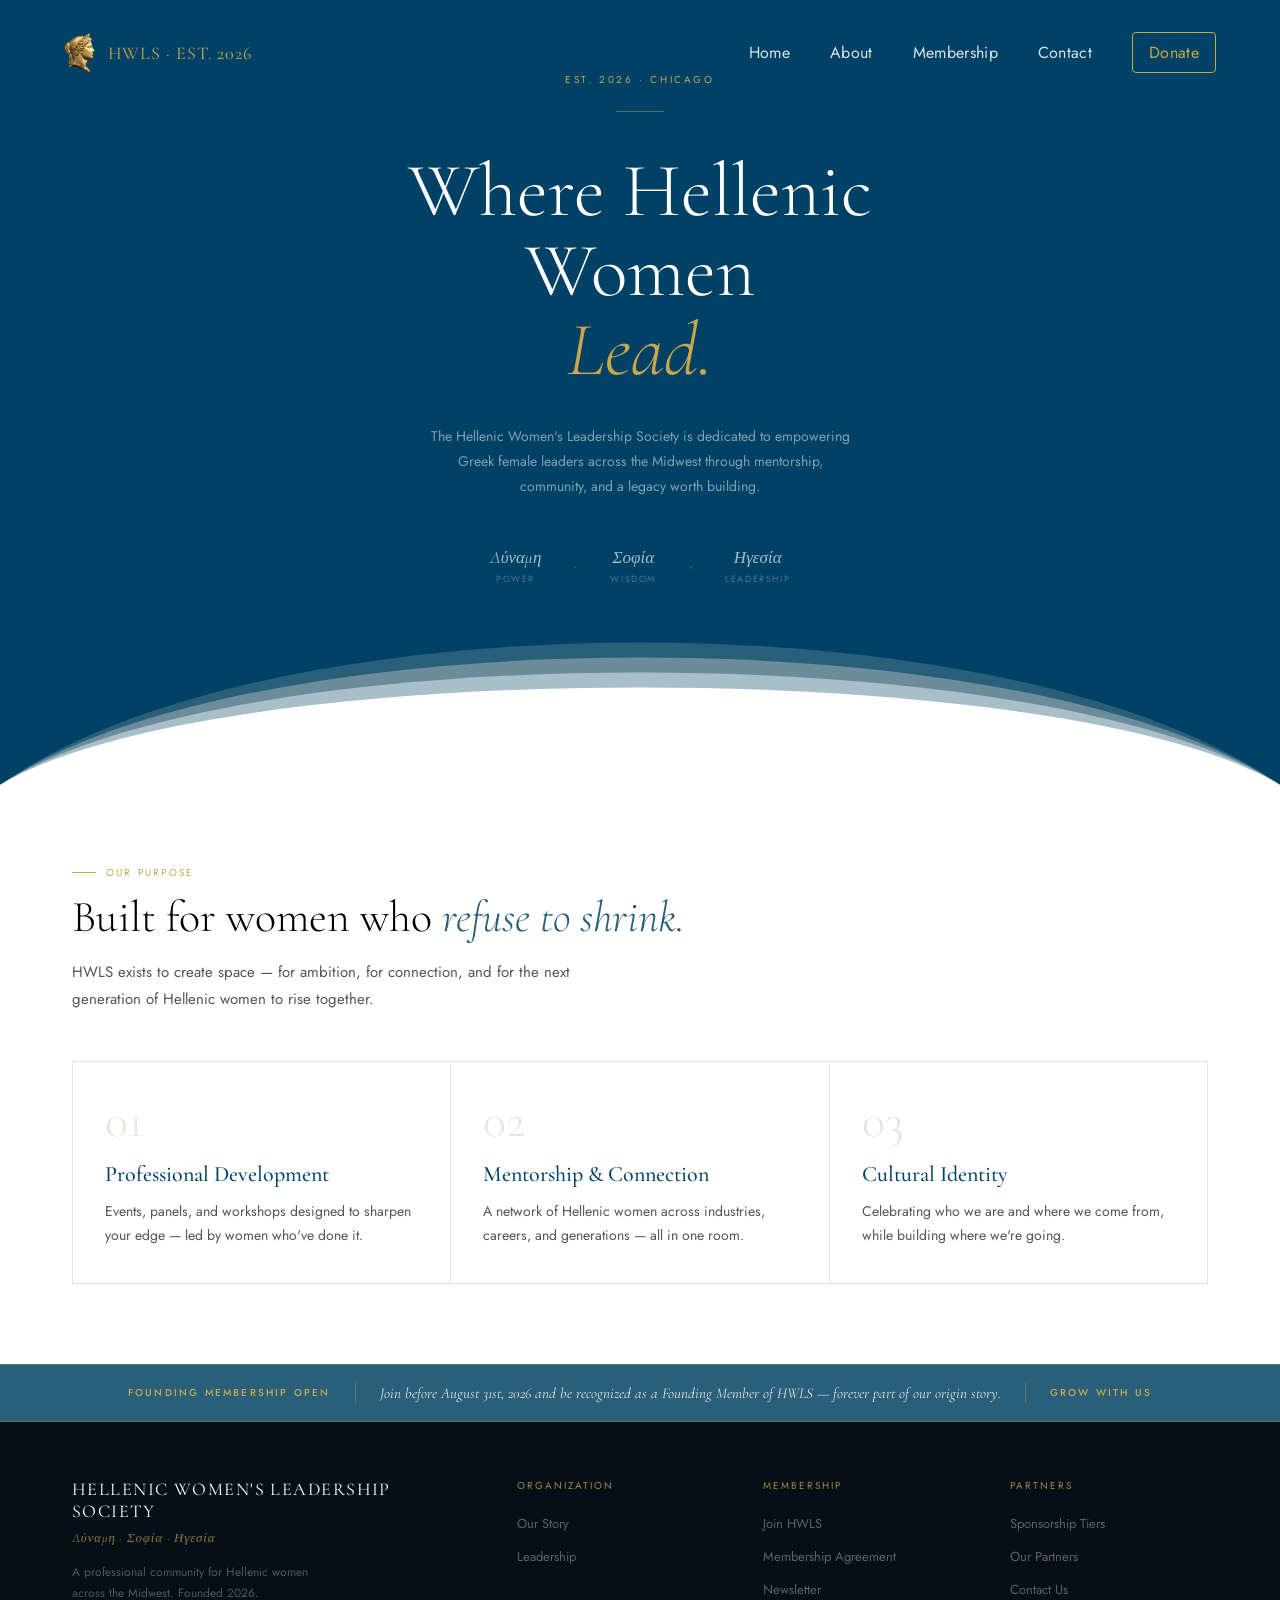
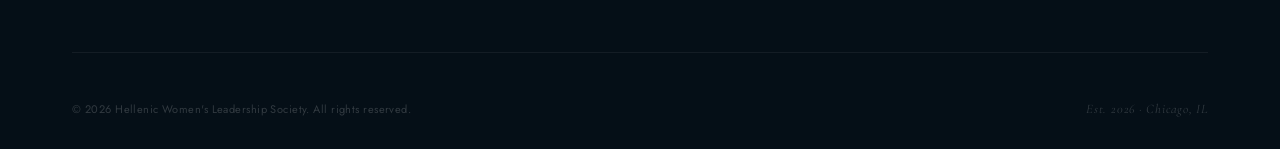
==== index.html @ 021caf60 "Update index.html" ====
<!DOCTYPE html>
<html lang="en">
<head>
  <meta charset="UTF-8">
  <meta name="viewport" content="width=device-width, initial-scale=1.0">
  <link rel="icon" type="image/png" href="assets/logo.png">
  <link href="https://fonts.googleapis.com/css2?family=Cormorant+Garamond:ital,wght@0,300;0,400;1,300&family=Jost:wght@300;400;500&display=swap" rel="stylesheet">
  <link href="https://fonts.googleapis.com/css2?family=GFS+Didot&display=swap" rel="stylesheet">
  <link rel="stylesheet" href="style.css">
</head>
<body>

<!-- NAVIGATION -->
  <nav class="site-nav">
    <div class="nav-left">
      <img src="assets/logo.png" alt="HWLS Logo" class="nav-logo">
      <span class="nav-brand">HWLS · EST. 2026</span>
    </div>
    <div class="nav-right">
      <a href="index.html">Home</a>
      <div class="nav-item">
        <a href="about.html">About</a>
        <div class="nav-dropdown">
          <a href="about.html">About HWLS</a>
          <a href="board.html">Executive Board</a>
          <a href="partnerwithus.html">Partner With Us</a>
          <a href="sponsors.html">Our Sponsors</a>
        </div>
      </div>
      <a href="membership.html">Membership</a>
      <a href="contact.html">Contact</a>
      <a href="donate.html" class="donate-link">Donate</a>
    </div>
    <div class="hamburger">
      <span></span>
      <span></span>
      <span></span>
    </div>
    <div class="mobile-menu">
      <a href="index.html">Home</a>
      <a href="about.html">About</a>
      <a href="board.html">Executive Board</a>
      <a href="partnerwithus.html">Partner With Us</a>
      <a href="sponsors.html">Our Sponsors</a>
      <a href="membership.html">Membership</a>
      <a href="contact.html">Contact</a>
      <a href="donate.html">Donate</a>
    </div>
  </nav>

  <!-- HERO -->
  <div class="hero">
    <div class="hero-eyebrow">Est. 2026 · Chicago</div>
    <div class="hero-divider"></div>
    <h1 class="hero-title">Where Hellenic<br>Women</h1>
    <h1 class="hero-title-italic">Lead.</h1>
    <p class="hero-subtitle">
      The Hellenic Women's Leadership Society is dedicated to empowering Greek female leaders across the Midwest through mentorship, community, and a legacy worth building.
    </p>
    <div class="hero-motto">
      <div class="motto-word">
        <div class="gr">Δύναμη</div>
        <div class="en">Power</div>
      </div>
      <div class="motto-sep">·</div>
      <div class="motto-word">
        <div class="gr">Σοφία</div>
        <div class="en">Wisdom</div>
      </div>
      <div class="motto-sep">·</div>
      <div class="motto-word">
        <div class="gr">Ηγεσία</div>
        <div class="en">Leadership</div>
      </div>
    </div>
    <!-- WAVE -->
    <div class="hero-wave">
      <svg viewBox="0 0 1440 160" preserveAspectRatio="none">
        <path d="M0,160 C300,-30 1140,-30 1440,160 Z" fill="#295F79"/>
        <path d="M0,160 C280,-10 1160,-10 1440,160 Z" fill="#6D8C9B"/>
        <path d="M0,160 C260,10 1180,10 1440,160 Z" fill="#a8bec8"/>
        <path d="M0,160 C240,30 1200,30 1440,160 Z" fill="#fff"/>
      </svg>
    </div>
  </div><!-- end .hero -->

  <!-- MISSION -->
  <div class="mission">
    <p class="section-label">Our Purpose</p>
    <h2 class="section-title">Built for women who <em>refuse to shrink.</em></h2>
    <p class="section-intro">HWLS exists to create space — for ambition, for connection, and for the next generation of Hellenic women to rise together.</p>
    <div class="mission-grid">
      <div class="mission-card">
        <div class="num">01</div>
        <h3>Professional Development</h3>
        <p>Events, panels, and workshops designed to sharpen your edge — led by women who've done it.</p>
      </div>
      <div class="mission-card">
        <div class="num">02</div>
        <h3>Mentorship & Connection</h3>
        <p>A network of Hellenic women across industries, careers, and generations — all in one room.</p>
      </div>
      <div class="mission-card">
        <div class="num">03</div>
        <h3>Cultural Identity</h3>
        <p>Celebrating who we are and where we come from, while building where we're going.</p>
      </div>
    </div>
  </div>

  <!-- FOUNDING BANNER -->
  <div class="founding-banner">
    <div class="label">Founding Membership Open</div>
    <div class="founding-divider"></div>
    <div class="text">Join before August 31st, 2026 and be recognized as a Founding Member of HWLS — forever part of our origin story.</div>
    <div class="founding-divider"></div>
    <div class="label">Grow with us</div>
  </div>

  <script>
    const hamburger = document.querySelector('.hamburger');
    const mobileMenu = document.querySelector('.mobile-menu');
    hamburger.addEventListener('click', () => {
      mobileMenu.style.display =
        mobileMenu.style.display === 'block' ? 'none' : 'block';
    });

    const navItem = document.querySelector('.nav-item');
    const dropdown = document.querySelector('.nav-dropdown');
    let closeTimer;

    navItem.addEventListener('mouseenter', () => {
      clearTimeout(closeTimer);
      dropdown.style.display = 'block';
    });
    navItem.addEventListener('mouseleave', () => {
      closeTimer = setTimeout(() => { dropdown.style.display = 'none'; }, 200);
    });
    dropdown.addEventListener('mouseenter', () => {
      clearTimeout(closeTimer);
    });
    dropdown.addEventListener('mouseleave', () => {
      closeTimer = setTimeout(() => { dropdown.style.display = 'none'; }, 200);
    });
  </script>

  <!-- FOOTER -->
  <footer class="site-footer">
    <div class="footer-top">
      <div class="footer-brand">
        <div class="footer-name">Hellenic Women's Leadership Society</div>
        <div class="footer-tagline">Δύναμη · Σοφία · Ηγεσία</div>
        <p class="footer-desc">A professional community for Hellenic women across the Midwest. Founded 2026.</p>
      </div>
      <div class="footer-col">
        <h4>Organization</h4>
        <ul>
          <li><a href="about.html">Our Story</a></li>
          <li><a href="board.html">Leadership</a></li>
        </ul>
      </div>
      <div class="footer-col">
        <h4>Membership</h4>
        <ul>
          <li><a href="membership.html">Join HWLS</a></li>
          <li><a href="#">Membership Agreement</a></li>
          <li><a href="#">Newsletter</a></li>
        </ul>
      </div>
      <div class="footer-col">
        <h4>Partners</h4>
        <ul>
          <li><a href="partnerwithus.html">Sponsorship Tiers</a></li>
          <li><a href="sponsors.html">Our Partners</a></li>
          <li><a href="contact.html">Contact Us</a></li>
        </ul>
      </div>
    </div>
    <div class="footer-bottom">
      <div class="footer-copy">© 2026 Hellenic Women's Leadership Society. All rights reserved.</div>
      <div class="footer-motto">Est. 2026 · Chicago, IL</div>
    </div>
  </footer>
  
</body>
</html>
---- style.css ----
/* ── ROOT & RESET ── */
* { margin: 0; padding: 0; box-sizing: border-box; }

:root {
  --navy: #004165;
  --steel: #295F79;
  --mid: #6D8C9B;
  --warm: #E8E4DE;
  --gold: #C8A84B;
  --text-muted: #555;
}

body {
  font-family: 'Jost', sans-serif;
  background: var(--navy);
}

/* ── NAVIGATION ── */
.site-nav {
  width: 100%;
  padding: 32px 64px;
  display: flex;
  justify-content: space-between;
  align-items: center;
  position: absolute;
  top: 0;
  left: 0;
  z-index: 100;
}

.nav-left {
  display: flex;
  align-items: center;
  gap: 12px;
}

.nav-logo {
  height: 40px;
  width: auto;
}

.nav-brand {
  font-family: 'Cormorant Garamond', serif;
  font-size: 18px;
  color: var(--gold);
  letter-spacing: 0.05em;
}

.nav-right {
  display: flex;
  align-items: center;
  gap: 40px;
}

.nav-right > a,
.nav-item > a {
  font-size: 16px;
  color: rgba(255,255,255,0.85);
  letter-spacing: 0.02em;
  text-decoration: none;
  transition: opacity 0.2s ease;
}

.nav-right > a:hover,
.nav-item > a:hover {
  opacity: 0.6;
}

.donate-link {
  padding: 8px 16px;
  border: 1px solid var(--gold);
  border-radius: 4px;
  color: var(--gold) !important;
}

.hamburger {
  display: none;
}

/* ── NAV DROPDOWN ── */
.nav-item {
  position: relative;
}

.nav-dropdown {
  display: none;
  position: absolute;
  top: 100%;
  left: 50%;
  transform: translateX(-50%);
  background: var(--steel);
  border: 1px solid rgba(200,168,75,0.2);
  border-radius: 2px;
  min-width: 200px;
  z-index: 200;
  padding: 16px 0 8px;
  margin-top: 0;
}

/* invisible bridge so mouse can travel from link to dropdown */
.nav-dropdown::before {
  content: '';
  position: absolute;
  top: -16px;
  left: 0;
  width: 100%;
  height: 16px;
}

.nav-item:hover .nav-dropdown {
  display: block;
}

.nav-dropdown a {
  display: block;
  padding: 12px 24px;
  font-size: 14px !important;
  color: rgba(255,255,255,0.75) !important;
  text-decoration: none;
  letter-spacing: 0.04em;
  white-space: nowrap;
  transition: color 0.2s, background 0.2s;
  opacity: 1 !important;
}

.nav-dropdown a:hover {
  color: var(--gold) !important;
  background: rgba(255,255,255,0.05);
}

/* ── HERO ── */
.hero {
  background: var(--navy);
  padding: 72px 48px 200px;
  display: flex;
  flex-direction: column;
  align-items: center;
  text-align: center;
  position: relative;
  overflow: hidden;
}

.hero-eyebrow {
  font-size: 10px;
  letter-spacing: 0.26em;
  text-transform: uppercase;
  color: var(--gold);
  margin-bottom: 24px;
}

.hero-divider {
  width: 48px;
  height: 1px;
  background: rgba(200,168,75,0.4);
  margin-bottom: 40px;
}

.hero-title {
  font-family: 'Cormorant Garamond', serif;
  font-size: 76px;
  font-weight: 300;
  line-height: 1.05;
  color: #fff;
  margin: 0;
  max-width: 600px;
  text-align: center;
}

.hero-title-italic {
  font-family: 'Cormorant Garamond', serif;
  font-size: 76px;
  font-weight: 300;
  font-style: italic;
  line-height: 1.0;
  color: var(--gold);
  margin: 0 0 36px;
  text-align: center;
}

.hero-subtitle {
  font-size: 14px;
  color: rgba(255,255,255,0.5);
  line-height: 1.8;
  margin: 0 0 48px;
  max-width: 420px;
  text-align: center;
}

.hero-motto {
  display: flex;
  gap: 32px;
  align-items: center;
}

.motto-word {
  text-align: center;
}

.motto-word .gr {
  font-family: 'Cormorant Garamond', serif;
  font-size: 17px;
  font-style: italic;
  color: rgba(255,255,255,0.65);
  display: block;
}

.motto-word .en {
  font-size: 9px;
  letter-spacing: 0.18em;
  text-transform: uppercase;
  color: rgba(255,255,255,0.28);
  margin-top: 4px;
  display: block;
}

.motto-sep {
  font-size: 18px;
  color: rgba(200,168,75,0.3);
}

/* ── HERO WAVE ── */
.hero-wave {
  position: absolute;
  bottom: 0;
  left: 0;
  width: 100%;
  line-height: 0;
}

.hero-wave svg {
  display: block;
  width: 100%;
  height: 160px;
}

/* ── FOUNDING BANNER ── */
.founding-banner {
  background: var(--steel);
  border-top: 1px solid rgba(200,168,75,0.3);
  border-bottom: 1px solid rgba(200,168,75,0.3);
  padding: 18px 64px;
  display: flex;
  align-items: center;
  justify-content: center;
  gap: 24px;
}

.founding-banner .label {
  font-size: 10px;
  letter-spacing: 0.22em;
  text-transform: uppercase;
  color: var(--gold);
  font-weight: 500;
  white-space: nowrap;
}

.founding-banner .text {
  font-family: 'Cormorant Garamond', serif;
  font-size: 15px;
  font-style: italic;
  color: var(--warm);
  text-align: center;
}

.founding-divider {
  width: 1px;
  height: 20px;
  background: rgba(200,168,75,0.35);
  flex-shrink: 0;
}

/* ── MISSION ── */
.mission {
  padding: 80px 72px;
  background: #fff;
}

.section-label {
  font-size: 10px;
  letter-spacing: 0.22em;
  text-transform: uppercase;
  color: var(--gold);
  margin-bottom: 12px;
  display: flex;
  align-items: center;
  gap: 10px;
}

.section-label::before {
  content: '';
  display: inline-block;
  width: 24px;
  height: 1px;
  background: var(--gold);
}

.section-label span {
  width: 24px;
  height: 1px;
  background: var(--gold);
  display: inline-block;
}

.section-title {
  font-family: 'Cormorant Garamond', serif;
  font-size: 44px;
  font-weight: 300;
  line-height: 1.15;
  margin-bottom: 16px;
}

.section-title em {
  font-style: italic;
  color: var(--steel);
}

.section-intro {
  font-size: 15px;
  color: var(--text-muted);
  max-width: 560px;
  line-height: 1.8;
  margin-bottom: 48px;
}

.mission-grid {
  display: grid;
  grid-template-columns: 1fr 1fr 1fr;
  gap: 1px;
  background: var(--warm);
  border: 1px solid var(--warm);
}

.mission-card {
  background: #fff;
  padding: 35px 32px;
}

.mission-card .num {
  font-family: 'Cormorant Garamond', serif;
  font-size: 48px;
  font-weight: 300;
  color: var(--warm);
  line-height: 1;
  margin-bottom: 16px;
}

.mission-card h3 {
  font-family: 'Cormorant Garamond', serif;
  font-size: 22px;
  font-weight: 500;
  color: var(--navy);
  margin-bottom: 12px;
}

.mission-card p {
  font-size: 14px;
  color: var(--text-muted);
  line-height: 1.75;
}

/* ── ABOUT SECTION ── */
.about-section {
  background: var(--navy);
  padding: 140px 64px 80px;
}

.about-grid {
  display: grid;
  grid-template-columns: 1fr 1fr;
  gap: 80px;
  align-items: start;
}

.about-title {
  font-family: 'Cormorant Garamond', serif;
  font-size: 44px;
  font-weight: 300;
  line-height: 1.15;
  color: #fff;
  margin-bottom: 28px;
}

.about-title em {
  color: var(--gold);
}

.about-text {
  font-size: 14px;
  color: rgba(255,255,255,0.6);
  line-height: 1.85;
  margin-bottom: 18px;
}

.values-label {
  font-size: 10px;
  letter-spacing: 0.22em;
  text-transform: uppercase;
  color: rgba(255,255,255,0.3);
  margin-bottom: 20px;
}

.values-list {
  border-top: 1px solid rgba(255,255,255,0.08);
}

.value-item {
  display: flex;
  gap: 20px;
  padding: 18px 0;
  border-bottom: 1px solid rgba(255,255,255,0.08);
}

.value-title {
  font-family: 'Cormorant Garamond', serif;
  font-size: 20px;
  font-style: italic;
  color: var(--gold);
  min-width: 110px;
}

.value-desc {
  font-size: 13px;
  color: rgba(255,255,255,0.45);
  line-height: 1.6;
}

/* ── PATRON SECTION ── */
.patron-section {
  background: #F6F4F1;
  padding: 80px 64px;
  border-top: 1px solid #E8E4DE;
}

.patron-grid {
  display: grid;
  grid-template-columns: 200px 1fr;
  gap: 64px;
  align-items: center;
}

.patron-image-outer {
  width: 200px;
  height: 200px;
  border-radius: 50%;
  border: 1px solid rgba(200,168,75,0.4);
  display: flex;
  align-items: center;
  justify-content: center;
  background: #FBF5E6;
  overflow: hidden;
}

.patron-image-inner {
  width: 160px;
  height: 160px;
  border-radius: 50%;
  border: 1px solid rgba(200,168,75,0.2);
  overflow: hidden;
  display: flex;
  align-items: center;
  justify-content: center;
}

.patron-image-inner img {
  width: 250%;
  height: 250%;
  object-fit: cover;
  object-position: center 10%;
  margin-top: 20px;
}

.patron-caption {
  font-size: 10px;
  letter-spacing: 0.2em;
  text-transform: uppercase;
  color: var(--mid);
  text-align: center;
  line-height: 1.6;
  margin-top: 16px;
}

.patron-title {
  font-family: 'Cormorant Garamond', serif;
  font-size: 38px;
  font-weight: 300;
  line-height: 1.2;
  color: var(--navy);
  margin-bottom: 20px;
}

.patron-title em {
  color: var(--steel);
}

.patron-text {
  font-size: 14px;
  color: #555;
  line-height: 1.85;
  margin-bottom: 16px;
}

.patron-quote {
  font-family: 'Cormorant Garamond', serif;
  font-size: 20px;
  font-style: italic;
  color: var(--steel);
  line-height: 1.6;
  margin-top: 24px;
  padding-left: 20px;
  border-left: 2px solid var(--gold);
}

/* ── BOARD PAGE ── */
.board-section {
  background: var(--navy);
  padding: 140px 64px 80px;
}

.board-header {
  display: flex;
  justify-content: space-between;
  align-items: flex-end;
  gap: 40px;
  padding-bottom: 40px;
  border-bottom: 1px solid rgba(255,255,255,0.08);
  margin-bottom: 48px;
}

.board-header-sub {
  font-size: 14px;
  color: rgba(255,255,255,0.45);
  max-width: 320px;
  line-height: 1.8;
  text-align: right;
  flex-shrink: 0;
}

.board-grid {
  display: grid;
  gap: 1px;
  background: rgba(255,255,255,0.06);
  border: 1px solid rgba(255,255,255,0.06);
}

.board-grid-2 {
  grid-template-columns: 1fr 1fr;
  margin-bottom: 1px;
}

.board-grid-3 {
  grid-template-columns: 1fr 1fr 1fr;
}

.board-card {
  background: var(--navy);
  padding: 32px 28px;
  border-bottom: 1px solid rgba(255,255,255,0.06);
}

.board-card-featured {
  padding: 52px 40px;
}

.board-card-name {
  font-family: 'Cormorant Garamond', serif;
  font-size: 22px;
  font-weight: 400;
  color: #fff;
  margin-bottom: 6px;
  text-decoration: none;
  display: inline-block;
  transition: color 0.2s;
}

.board-card-name:hover {
  color: var(--gold);
}

.board-card-name .linkedin-icon {
  font-size: 11px;
  color: rgba(255,255,255,0.25);
  margin-left: 8px;
  vertical-align: middle;
  transition: color 0.2s;
}

.board-card-name:hover .linkedin-icon {
  color: var(--gold);
}

.board-card-title {
  font-size: 10px;
  letter-spacing: 0.16em;
  text-transform: uppercase;
  color: var(--gold);
  line-height: 1.5;
}

/* ── DESKTOP RESET ── */
@media (min-width: 769px) {
  .nav-right { display: flex; }
  .hamburger { display: none !important; }
  .nav-brand { display: inline; }
  .site-nav { position: absolute; background: transparent; padding: 32px 64px; }
  .nav-logo { height: 40px; }
  .mobile-menu { display: none !important; }
}

/* ── MOBILE ── */
@media (max-width: 768px) {
  .site-nav {
    position: relative;
    padding: 20px 28px;
    background: var(--navy);
  }
  .nav-brand { display: inline; font-size: 14px; }
  .nav-right { display: none; }
  .nav-logo { height: 26px; }
  .hamburger {
    display: flex;
    flex-direction: column;
    gap: 4px;
    cursor: pointer;
  }
  .hamburger span {
    width: 24px;
    height: 2px;
    background: white;
    display: block;
  }
  .mobile-menu {
    display: none;
    position: absolute;
    top: 100%;
    right: 0;
    width: 100%;
    background: var(--steel);
    backdrop-filter: blur(12px);
    padding: 20px;
    text-align: right;
  }
  .mobile-menu a {
    color: white;
    text-decoration: none;
    font-size: 16px;
    padding: 12px 0;
    display: block;
  }
  .nav-dropdown { display: none !important; }
  .hero { padding: 56px 32px 120px; }
  .hero-eyebrow { display: none; }
  .hero-wave svg { height: 80px; }
  .hero-title, .hero-title-italic { font-size: 48px; }
  .hero-subtitle { font-size: 13px; }
  .motto-word .gr { font-size: 16px; }
  .motto-word .en { font-size: 10px; }
  .founding-banner { flex-direction: column; padding: 24px; gap: 12px; text-align: center; }
  .founding-divider { width: 40px; height: 1px; }
  .mission { padding: 64px 24px; }
  .mission-grid { grid-template-columns: 1fr; }
  .section-title { font-size: 32px; }
  .about-section { padding: 56px 24px; }
  .about-grid { grid-template-columns: 1fr; gap: 48px; }
  .about-title { font-size: 32px; line-height: 1.2; }
  .about-text { font-size: 14px; line-height: 1.75; }
  .values-list { border-top: 1px solid rgba(255,255,255,0.12); }
  .value-item { flex-direction: column; gap: 8px; padding: 16px 0; }
  .value-title { min-width: auto; font-size: 18px; text-align: left; }
  .value-desc { font-size: 13px; line-height: 1.6; }
  .patron-section { padding: 56px 24px; }
  .patron-grid { grid-template-columns: 1fr; gap: 40px; text-align: center; }
  .patron-image-outer { width: 160px; height: 160px; margin: 0 auto; }
  .patron-image-inner { width: 130px; height: 130px; }
  .patron-caption { font-size: 9px; letter-spacing: 0.18em; }
  .patron-title { font-size: 28px; line-height: 1.25; }
  .patron-text { font-size: 14px; line-height: 1.7; text-align: left; }
  .patron-quote { font-size: 18px; margin-top: 20px; padding-left: 16px; text-align: left; }
  .board-section { padding: 80px 24px 60px; }
  .board-header { flex-direction: column; align-items: flex-start; }
  .board-header-sub { text-align: left; }
  .board-grid { grid-template-columns: 1fr; }
}

/* ── SPONSORS PAGE ── */
.sponsors-header {
  padding: 60px 64px 48px;
  background: var(--navy);
}

.sponsors-title {
  font-family: 'Cormorant Garamond', serif;
  font-size: 48px;
  font-weight: 300;
  line-height: 1.15;
  color: #fff;
  margin-bottom: 16px;
}

.sponsors-title em {
  font-style: italic;
  color: var(--gold);
}

.sponsors-intro {
  font-size: 15px;
  color: rgba(255,255,255,0.5);
  max-width: 560px;
  line-height: 1.8;
}

.sponsor-tiers {
  display: grid;
  grid-template-columns: 1fr 1fr 1fr;
  gap: 1px;
  background: var(--warm);
  border: 1px solid var(--warm);
}

.tier-card {
  background: #fff;
  padding: 40px 28px;
}

.tier-card.top {
  background: var(--navy);
}

.tier-name {
  font-family: 'Cormorant Garamond', serif;
  font-size: 28px;
  font-weight: 400;
  font-style: italic;
  color: var(--navy);
  margin-bottom: 4px;
}

.tier-card.top .tier-name { color: var(--gold); }

.tier-goddess {
  font-size: 11px;
  color: var(--mid);
  letter-spacing: 0.08em;
  margin-bottom: 20px;
  line-height: 1.5;
}

.tier-card.top .tier-goddess { color: rgba(255,255,255,0.45); }

.tier-price {
  font-family: 'Cormorant Garamond', serif;
  font-size: 38px;
  font-weight: 300;
  color: var(--navy);
  line-height: 1;
  margin-bottom: 4px;
}

.tier-card.top .tier-price { color: #fff; }

.tier-period {
  font-size: 11px;
  color: var(--mid);
  letter-spacing: 0.1em;
  text-transform: uppercase;
  margin-bottom: 28px;
}

.tier-card.top .tier-period { color: rgba(255,255,255,0.35); }

.tier-divider {
  height: 1px;
  background: var(--warm);
  margin-bottom: 24px;
}

.tier-card.top .tier-divider { background: rgba(255,255,255,0.1); }

.tier-benefits {
  list-style: none;
  display: flex;
  flex-direction: column;
  gap: 10px;
  margin-bottom: 32px;
}

.tier-benefits li {
  font-size: 13px;
  color: var(--text-muted);
  display: flex;
  gap: 10px;
  align-items: baseline;
  line-height: 1.5;
}

.tier-card.top .tier-benefits li { color: rgba(255,255,255,0.6); }

.tier-benefits li::before {
  content: '—';
  color: var(--gold);
  flex-shrink: 0;
  font-size: 12px;
}

.tier-btn {
  width: 100%;
  padding: 12px;
  background: transparent;
  border: 1px solid var(--warm);
  font-family: 'Jost', sans-serif;
  font-size: 11px;
  letter-spacing: 0.12em;
  text-transform: uppercase;
  color: var(--navy);
  cursor: pointer;
  border-radius: 2px;
  transition: background 0.2s, color 0.2s, border-color 0.2s;
}

.tier-btn:hover {
  background: var(--navy);
  color: #fff;
  border-color: var(--navy);
}

.tier-card.top .tier-btn {
  background: var(--gold);
  border-color: var(--gold);
  color: var(--navy);
  font-weight: 500;
}

.tier-card.top .tier-btn:hover { opacity: 0.88; }

/* Friend of HWLS banner */
.friend-banner {
  display: grid;
  grid-template-columns: 1fr auto;
  align-items: center;
  gap: 48px;
  padding: 48px 40px;
  background: var(--offwhite);
  border: 1px solid var(--warm);
  border-top: none;
}

.friend-title {
  font-family: 'Cormorant Garamond', serif;
  font-size: 32px;
  font-weight: 300;
  color: var(--navy);
  margin-bottom: 12px;
}

.friend-desc {
  font-size: 14px;
  color: var(--text-muted);
  line-height: 1.8;
  max-width: 480px;
}

.friend-banner-right {
  display: flex;
  flex-direction: column;
  align-items: center;
  gap: 16px;
  flex-shrink: 0;
}

.friend-amount {
  font-family: 'Cormorant Garamond', serif;
  font-size: 48px;
  font-weight: 300;
  color: var(--navy);
}

.friend-btn {
  width: auto;
  padding: 12px 32px;
  border-color: var(--navy);
}

@media (max-width: 768px) {
  .sponsors-header { padding: 40px 24px 32px; }
  .sponsors-title { font-size: 32px; }
  .sponsor-tiers { grid-template-columns: 1fr; }
  .friend-banner { grid-template-columns: 1fr; gap: 24px; padding: 32px 24px; }
  .friend-banner-right { align-items: flex-start; }
}

/* ── PARTNER WITH US PAGE ── */
.pwu-section {
  background: #fff;
  padding: 64px 64px 80px;
}

.pwu-header {
  margin-bottom: 48px;
}

.pwu-title {
  font-family: 'Cormorant Garamond', serif;
  font-size: 52px;
  font-weight: 300;
  line-height: 1.1;
  color: var(--navy);
  margin-bottom: 16px;
}

.pwu-title em {
  font-style: italic;
  color: var(--steel);
}

.pwu-intro {
  font-size: 15px;
  color: var(--text-muted);
  max-width: 560px;
  line-height: 1.8;
}

.pwu-tiers {
  display: grid;
  grid-template-columns: 1fr 1fr 1fr;
  gap: 24px;
  margin-bottom: 24px;
}

.pwu-card {
  background: #fff;
  border: 1px solid var(--warm);
  padding: 40px 32px;
  display: flex;
  flex-direction: column;
}

.pwu-card-top {
  background: var(--navy);
  border-color: var(--navy);
}

.pwu-card-name {
  font-family: 'Cormorant Garamond', serif;
  font-size: 32px;
  font-weight: 400;
  font-style: italic;
  color: var(--navy);
  margin-bottom: 6px;
}

.pwu-card-top .pwu-card-name { color: var(--gold); }

.pwu-card-goddess {
  font-size: 11px;
  color: var(--mid);
  letter-spacing: 0.06em;
  margin-bottom: 24px;
  line-height: 1.5;
}

.pwu-card-top .pwu-card-goddess { color: rgba(255,255,255,0.45); }

.pwu-card-price {
  font-family: 'Cormorant Garamond', serif;
  font-size: 48px;
  font-weight: 300;
  color: var(--navy);
  line-height: 1;
  margin-bottom: 4px;
}

.pwu-card-top .pwu-card-price { color: #fff; }

.pwu-card-period {
  font-size: 11px;
  color: var(--mid);
  letter-spacing: 0.1em;
  text-transform: uppercase;
  margin-bottom: 28px;
}

.pwu-card-top .pwu-card-period { color: rgba(255,255,255,0.35); }

.pwu-card-divider {
  height: 1px;
  background: var(--warm);
  margin-bottom: 24px;
}

.pwu-card-top .pwu-card-divider { background: rgba(255,255,255,0.12); }

.pwu-benefits {
  list-style: none;
  display: flex;
  flex-direction: column;
  gap: 12px;
  margin-bottom: 32px;
  flex: 1;
}

.pwu-benefits li {
  font-size: 13px;
  color: var(--text-muted);
  display: flex;
  gap: 10px;
  align-items: baseline;
  line-height: 1.5;
}

.pwu-card-top .pwu-benefits li { color: rgba(255,255,255,0.65); }

.pwu-benefits li::before {
  content: '—';
  color: var(--gold);
  flex-shrink: 0;
  font-size: 12px;
}

.pwu-btn {
  width: 100%;
  padding: 13px;
  background: transparent;
  border: 1px solid var(--warm);
  font-family: 'Jost', sans-serif;
  font-size: 11px;
  letter-spacing: 0.14em;
  text-transform: uppercase;
  color: var(--navy);
  cursor: pointer;
  border-radius: 2px;
  transition: background 0.2s, color 0.2s, border-color 0.2s;
}

.pwu-btn:hover {
  background: var(--navy);
  color: #fff;
  border-color: var(--navy);
}

.pwu-btn-top {
  background: var(--gold);
  border-color: var(--gold);
  color: var(--navy);
  font-weight: 500;
}

.pwu-btn-top:hover {
  background: var(--navy) !important;
  border-color: var(--navy) !important;
  color: #fff !important;
}

/* Friend of HWLS */
.pwu-friend {
  display: grid;
  grid-template-columns: 1fr auto;
  align-items: center;
  gap: 48px;
  padding: 48px 40px;
  background: #F6F4F1;
  border: 1px solid var(--warm);
}

.pwu-friend-title {
  font-family: 'Cormorant Garamond', serif;
  font-size: 32px;
  font-weight: 300;
  color: var(--navy);
  margin-bottom: 12px;
}

.pwu-friend-desc {
  font-size: 14px;
  color: var(--text-muted);
  line-height: 1.8;
  max-width: 480px;
}

.pwu-friend-right {
  display: flex;
  flex-direction: column;
  align-items: center;
  gap: 16px;
  flex-shrink: 0;
}

.pwu-friend-amount {
  font-family: 'Cormorant Garamond', serif;
  font-size: 52px;
  font-weight: 300;
  color: var(--navy);
}

.pwu-friend-btn {
  width: auto;
  padding: 13px 32px;
  border-color: var(--navy);
  color: var(--navy);
}

@media (max-width: 768px) {
  .pwu-section { padding: 40px 24px 60px; }
  .pwu-title { font-size: 34px; }
  .pwu-tiers { grid-template-columns: 1fr; }
  .pwu-friend { grid-template-columns: 1fr; gap: 24px; padding: 32px 24px; }
  .pwu-friend-right { align-items: flex-start; }
}

/* ── SPONSORS PAGE ── */
.sp-hero {
  background: var(--navy);
  padding: 64px 72px 72px;
  text-align: center;
}

.sp-hero-label {
  font-size: 10px;
  letter-spacing: 0.22em;
  text-transform: uppercase;
  color: var(--gold);
  margin-bottom: 20px;
  display: flex;
  align-items: center;
  justify-content: center;
  gap: 16px;
}

.sp-hero-label::before,
.sp-hero-label::after {
  content: '';
  display: inline-block;
  width: 40px;
  height: 1px;
  background: var(--gold);
  opacity: 0.5;
}

.sp-hero-title {
  font-family: 'Cormorant Garamond', serif;
  font-size: 64px;
  font-weight: 300;
  color: #fff;
  margin-bottom: 20px;
}

.sp-hero-intro {
  font-family: 'Cormorant Garamond', serif;
  font-size: 18px;
  font-style: italic;
  color: rgba(255,255,255,0.5);
  max-width: 480px;
  margin: 0 auto;
  line-height: 1.7;
}

.sp-body {
  padding: 64px 72px 80px;
  display: flex;
  flex-direction: column;
  gap: 72px;
}

.sp-tier-header {
  margin-bottom: 28px;
}

.sp-tier-label {
  font-size: 10px;
  letter-spacing: 0.22em;
  text-transform: uppercase;
  color: var(--gold);
  margin-bottom: 8px;
}

.sp-tier-name {
  font-family: 'Cormorant Garamond', serif;
  font-size: 40px;
  font-weight: 300;
  font-style: italic;
  color: var(--navy);
  margin-bottom: 16px;
}

.sp-tier-rule {
  height: 1px;
  background: rgba(0,65,101,0.12);
}

.sp-tier-note {
  font-family: 'Cormorant Garamond', serif;
  font-size: 14px;
  font-style: italic;
  color: rgba(0,65,101,0.4);
  text-align: center;
  margin-top: 20px;
}

/* Athena slot */
.sp-athena-slot {
  background: #fff;
  border: 1px solid rgba(200,168,75,0.25);
  padding: 56px 40px;
  text-align: center;
  display: flex;
  flex-direction: column;
  align-items: center;
  gap: 16px;
}

.sp-athena-year {
  font-size: 10px;
  letter-spacing: 0.2em;
  text-transform: uppercase;
  color: var(--gold);
  align-self: flex-end;
}

.sp-athena-divider {
  width: 48px;
  height: 1px;
  background: rgba(200,168,75,0.3);
}

.sp-athena-placeholder {
  font-family: 'Cormorant Garamond', serif;
  font-size: 28px;
  font-style: italic;
  color: var(--navy);
}

.sp-athena-desc {
  font-size: 14px;
  color: var(--text-muted);
  max-width: 420px;
  line-height: 1.75;
  text-align: center;
}

.sp-athena-btn {
  display: inline-block;
  background: var(--gold);
  color: var(--navy);
  text-decoration: none;
  font-family: 'Jost', sans-serif;
  font-size: 11px;
  font-weight: 500;
  letter-spacing: 0.14em;
  text-transform: uppercase;
  padding: 14px 36px;
  border-radius: 2px;
  transition: opacity 0.2s;
}

.sp-athena-btn:hover { opacity: 0.85; }

/* Slot grids */
.sp-slot-grid {
  display: grid;
  gap: 0;
  border: 1px solid rgba(0,65,101,0.1);
}

.sp-slot-grid-3 { grid-template-columns: 1fr 1fr 1fr; }
.sp-slot-grid-4 { grid-template-columns: 1fr 1fr 1fr 1fr; }
.sp-slot-grid-5 { grid-template-columns: 1fr 1fr 1fr 1fr 1fr; }

.sp-slot {
  background: #fff;
  padding: 40px 24px;
  display: flex;
  flex-direction: column;
  align-items: center;
  justify-content: center;
  gap: 16px;
  border-right: 1px solid rgba(0,65,101,0.08);
}

.sp-slot:last-child { border-right: none; }

.sp-slot-icon {
  width: 36px;
  height: 36px;
  border-radius: 50%;
  border: 1px dashed rgba(200,168,75,0.4);
  display: flex;
  align-items: center;
  justify-content: center;
  font-size: 16px;
  color: rgba(200,168,75,0.5);
}

.sp-slot-text {
  font-size: 10px;
  letter-spacing: 0.18em;
  text-transform: uppercase;
  color: rgba(0,65,101,0.35);
}

.sp-slot-btn {
  display: inline-block;
  background: transparent;
  color: var(--navy);
  text-decoration: none;
  font-family: 'Jost', sans-serif;
  font-size: 11px;
  letter-spacing: 0.12em;
  text-transform: uppercase;
  padding: 10px 20px;
  border: 1px solid var(--navy);
  border-radius: 2px;
  transition: background 0.2s, color 0.2s;
}

.sp-slot-btn:hover {
  background: var(--navy);
  color: #fff;
}

.sp-slot-btn-sm { padding: 8px 16px; }

.sp-slot-friend {
  padding: 32px 16px;
  min-height: 100px;
}

/* Friends desc */
.sp-friends-desc {
  background: #fff;
  border: 1px solid rgba(0,65,101,0.1);
  padding: 36px 40px;
  margin-bottom: 0;
  border-bottom: none;
}

.sp-friends-desc p {
  font-size: 14px;
  color: var(--text-muted);
  line-height: 1.8;
  margin-bottom: 12px;
}

.sp-friends-quote {
  font-family: 'Cormorant Garamond', serif;
  font-size: 18px;
  font-style: italic;
  color: var(--steel) !important;
  margin-bottom: 0 !important;
}

@media (max-width: 768px) {
  .sp-hero { padding: 48px 24px 56px; }
  .sp-hero-title { font-size: 40px; }
  .sp-body { padding: 40px 24px 60px; gap: 48px; }
  .sp-slot-grid-3,
  .sp-slot-grid-4,
  .sp-slot-grid-5 { grid-template-columns: 1fr 1fr; }
  .sp-slot { border-right: none; border-bottom: 1px solid rgba(0,65,101,0.08); }
}

/* ── MEMBERSHIP PAGE ── */
.mem-section {
  background: var(--navy);
  min-height: calc(100vh - 104px);
  display: grid;
  grid-template-columns: 1fr 1fr;
  gap: 80px;
  padding: 80px 72px;
  align-items: center;
}

.mem-title {
  font-family: 'Cormorant Garamond', serif;
  font-size: 64px;
  font-weight: 300;
  line-height: 1.05;
  color: #fff;
  margin-bottom: 32px;
}

.mem-title em {
  font-style: italic;
  color: var(--gold);
}

.mem-body {
  font-size: 14px;
  color: rgba(255,255,255,0.55);
  line-height: 1.85;
  margin-bottom: 16px;
  max-width: 440px;
}

.mem-actions {
  display: flex;
  flex-direction: column;
  align-items: flex-start;
  gap: 16px;
  margin-top: 40px;
}

.mem-btn-primary {
  display: inline-block;
  background: var(--gold);
  color: var(--navy);
  text-decoration: none;
  font-family: 'Jost', sans-serif;
  font-size: 11px;
  font-weight: 500;
  letter-spacing: 0.14em;
  text-transform: uppercase;
  padding: 14px 32px;
  border-radius: 2px;
  transition: opacity 0.2s;
}

.mem-btn-primary:hover { opacity: 0.88; }

.mem-btn-ghost {
  display: inline-block;
  font-family: 'Jost', sans-serif;
  font-size: 12px;
  letter-spacing: 0.08em;
  color: rgba(255,255,255,0.4);
  text-decoration: none;
  transition: color 0.2s;
}

.mem-btn-ghost:hover { color: rgba(255,255,255,0.75); }

/* Founding member card */
.mem-card {
  border: 1px solid rgba(200,168,75,0.25);
  padding: 48px 40px;
  position: relative;
  display: flex;
  flex-direction: column;
  gap: 20px;
}

.mem-card-top-rule {
  position: absolute;
  top: -1px;
  left: 40px;
  right: 40px;
  height: 1px;
  background: var(--gold);
  opacity: 0.6;
}

.mem-card-label {
  font-size: 10px;
  letter-spacing: 0.22em;
  text-transform: uppercase;
  color: var(--gold);
}

.mem-card-year {
  font-family: 'Cormorant Garamond', serif;
  font-size: 96px;
  font-weight: 300;
  color: rgba(255,255,255,0.06);
  line-height: 1;
  position: absolute;
  top: 48px;
  right: 40px;
  letter-spacing: -4px;
}

.mem-card-title {
  font-family: 'Cormorant Garamond', serif;
  font-size: 36px;
  font-weight: 300;
  line-height: 1.2;
  color: #fff;
}

.mem-card-title em {
  font-style: italic;
  color: var(--gold);
}

.mem-card-desc {
  font-size: 13px;
  color: rgba(255,255,255,0.45);
  line-height: 1.8;
}

.mem-card-benefits {
  list-style: none;
  display: flex;
  flex-direction: column;
  gap: 12px;
}

.mem-card-benefits li {
  font-size: 13px;
  color: rgba(255,255,255,0.55);
  display: flex;
  gap: 12px;
  align-items: baseline;
  line-height: 1.5;
}

.mem-card-benefits li::before {
  content: '—';
  color: var(--gold);
  flex-shrink: 0;
  font-size: 12px;
}

.mem-card-quote {
  border-left: 2px solid rgba(200,168,75,0.3);
  padding-left: 16px;
  margin-top: 8px;
}

.mem-card-quote p {
  font-family: 'Cormorant Garamond', serif;
  font-size: 17px;
  font-style: italic;
  color: rgba(255,255,255,0.3);
  line-height: 1.6;
}

@media (max-width: 768px) {
  .mem-section {
    grid-template-columns: 1fr;
    padding: 56px 24px;
    gap: 48px;
    min-height: auto;
  }
  .mem-title { font-size: 44px; }
  .mem-card { padding: 36px 24px; }
  .mem-card-year { font-size: 64px; top: 36px; right: 24px; }
  .mem-card-title { font-size: 28px; }
}

/* ── FOOTER ── */
.site-footer {
  background: #050F17;
  padding: 56px 72px 32px;
}

.footer-top {
  display: grid;
  grid-template-columns: 2fr 1fr 1fr 1fr;
  gap: 48px;
  margin-bottom: 48px;
  padding-bottom: 48px;
  border-bottom: 1px solid rgba(255,255,255,0.06);
}

.footer-name {
  font-family: 'Cormorant Garamond', serif;
  font-size: 18px;
  font-weight: 400;
  color: #fff;
  letter-spacing: 0.08em;
  text-transform: uppercase;
  margin-bottom: 8px;
}

.footer-tagline {
  font-family: 'Cormorant Garamond', serif;
  font-size: 13px;
  font-style: italic;
  color: var(--gold);
  opacity: 0.7;
  margin-bottom: 16px;
  letter-spacing: 0.06em;
}

.footer-desc {
  font-size: 12px;
  color: rgba(255,255,255,0.3);
  line-height: 1.75;
  max-width: 260px;
}

.footer-col h4 {
  font-size: 10px;
  letter-spacing: 0.2em;
  text-transform: uppercase;
  color: var(--gold);
  margin-bottom: 18px;
  font-weight: 400;
  opacity: 0.8;
}

.footer-col ul {
  list-style: none;
  display: flex;
  flex-direction: column;
  gap: 10px;
}

.footer-col ul li a {
  font-size: 13px;
  color: rgba(255,255,255,0.35);
  text-decoration: none;
  transition: color 0.2s;
}

.footer-col ul li a:hover {
  color: rgba(255,255,255,0.75);
}

.footer-bottom {
  display: flex;
  justify-content: space-between;
  align-items: center;
}

.footer-copy {
  font-size: 11px;
  color: rgba(255,255,255,0.18);
  letter-spacing: 0.04em;
}

.footer-motto {
  font-family: 'Cormorant Garamond', serif;
  font-size: 13px;
  font-style: italic;
  color: rgba(255,255,255,0.18);
  letter-spacing: 0.06em;
}

@media (max-width: 768px) {
  .site-footer { padding: 48px 24px 28px; }
  .footer-top {
    grid-template-columns: 1fr 1fr;
    gap: 32px;
  }
  .footer-brand { grid-column: span 2; }
  .footer-bottom { flex-direction: column; gap: 8px; text-align: center; }
}

/* ── DONATE PAGE ── */
.don-hero {
  background: var(--navy);
  padding: 80px 72px 72px;
  border-bottom: 1px solid rgba(255,255,255,0.06);
}

.don-title {
  font-family: 'Cormorant Garamond', serif;
  font-size: 64px;
  font-weight: 300;
  line-height: 1.08;
  color: #fff;
  margin-bottom: 20px;
}

.don-title em {
  font-style: italic;
  color: var(--gold);
}

.don-subtitle {
  font-size: 15px;
  color: rgba(255,255,255,0.5);
  max-width: 520px;
  line-height: 1.8;
}

.don-section {
  background: #F6F4F1;
  padding: 64px 72px 80px;
}

.don-grid {
  display: grid;
  grid-template-columns: 1fr 1fr;
  gap: 32px;
  margin-bottom: 48px;
}

.don-card {
  background: #fff;
  border: 1px solid var(--warm);
  padding: 48px 40px;
}

.don-card-main {
  display: flex;
  flex-direction: column;
  gap: 24px;
}

.don-card-label {
  font-size: 10px;
  letter-spacing: 0.22em;
  text-transform: uppercase;
  color: var(--gold);
}

.don-card-title {
  font-family: 'Cormorant Garamond', serif;
  font-size: 36px;
  font-weight: 300;
  line-height: 1.2;
  color: var(--navy);
}

.don-card-title em {
  font-style: italic;
  color: var(--steel);
}

.don-card-desc {
  font-size: 14px;
  color: var(--text-muted);
  line-height: 1.8;
}

.don-card-steps {
  display: flex;
  flex-direction: column;
  gap: 16px;
  padding: 24px 0;
  border-top: 1px solid var(--warm);
  border-bottom: 1px solid var(--warm);
}

.don-step {
  display: flex;
  align-items: baseline;
  gap: 16px;
}

.don-step-num {
  font-family: 'Cormorant Garamond', serif;
  font-size: 20px;
  font-weight: 300;
  color: var(--gold);
  opacity: 0.6;
  flex-shrink: 0;
  min-width: 24px;
}

.don-step-text {
  font-size: 13px;
  color: var(--text-muted);
  line-height: 1.6;
}

.don-btn-zelle {
  display: inline-flex;
  align-items: center;
  gap: 10px;
  background: var(--navy);
  color: #fff;
  text-decoration: none;
  font-family: 'Jost', sans-serif;
  font-size: 11px;
  font-weight: 500;
  letter-spacing: 0.14em;
  text-transform: uppercase;
  padding: 14px 28px;
  border-radius: 2px;
  transition: background 0.2s;
  align-self: flex-start;
}

.don-btn-zelle:hover { background: var(--steel); }

.don-zelle-icon {
  font-family: 'Cormorant Garamond', serif;
  font-size: 18px;
  font-style: italic;
  color: var(--gold);
}

.don-card-note {
  font-size: 11px;
  color: rgba(0,65,101,0.35);
  font-style: italic;
  line-height: 1.6;
}

.don-side {
  display: flex;
  flex-direction: column;
  gap: 32px;
}

.don-card-friend,
.don-card-sponsor {
  display: flex;
  flex-direction: column;
  gap: 12px;
  flex: 1;
}

.don-card-subtitle {
  font-family: 'Cormorant Garamond', serif;
  font-size: 28px;
  font-weight: 300;
  color: var(--navy);
}

.don-card-desc-sm {
  font-size: 13px;
  color: var(--text-muted);
  line-height: 1.75;
  flex: 1;
}

.don-btn-secondary {
  display: inline-block;
  background: transparent;
  color: var(--navy);
  text-decoration: none;
  font-family: 'Jost', sans-serif;
  font-size: 11px;
  letter-spacing: 0.12em;
  text-transform: uppercase;
  padding: 11px 24px;
  border: 1px solid var(--navy);
  border-radius: 2px;
  transition: background 0.2s, color 0.2s;
  align-self: flex-start;
  margin-top: auto;
}

.don-btn-secondary:hover {
  background: var(--navy);
  color: #fff;
}

.don-impact {
  display: flex;
  align-items: center;
  gap: 24px;
}

.don-impact-line {
  height: 1px;
  flex: 1;
  background: rgba(0,65,101,0.12);
}

.don-impact-text {
  font-size: 11px;
  color: rgba(0,65,101,0.4);
  font-style: italic;
  text-align: center;
  max-width: 480px;
  line-height: 1.7;
}

.don-impact-text a {
  color: var(--steel);
  text-decoration: none;
}

.don-impact-text a:hover { text-decoration: underline; }

@media (max-width: 768px) {
  .don-hero { padding: 56px 24px; }
  .don-title { font-size: 40px; }
  .don-section { padding: 48px 24px 60px; }
  .don-grid { grid-template-columns: 1fr; }
  .don-impact { flex-direction: column; gap: 12px; }
  .don-impact-line { width: 60px; height: 1px; flex: none; }
}

/* ── HTML BACKGROUND ── */
html { background: #fff; }
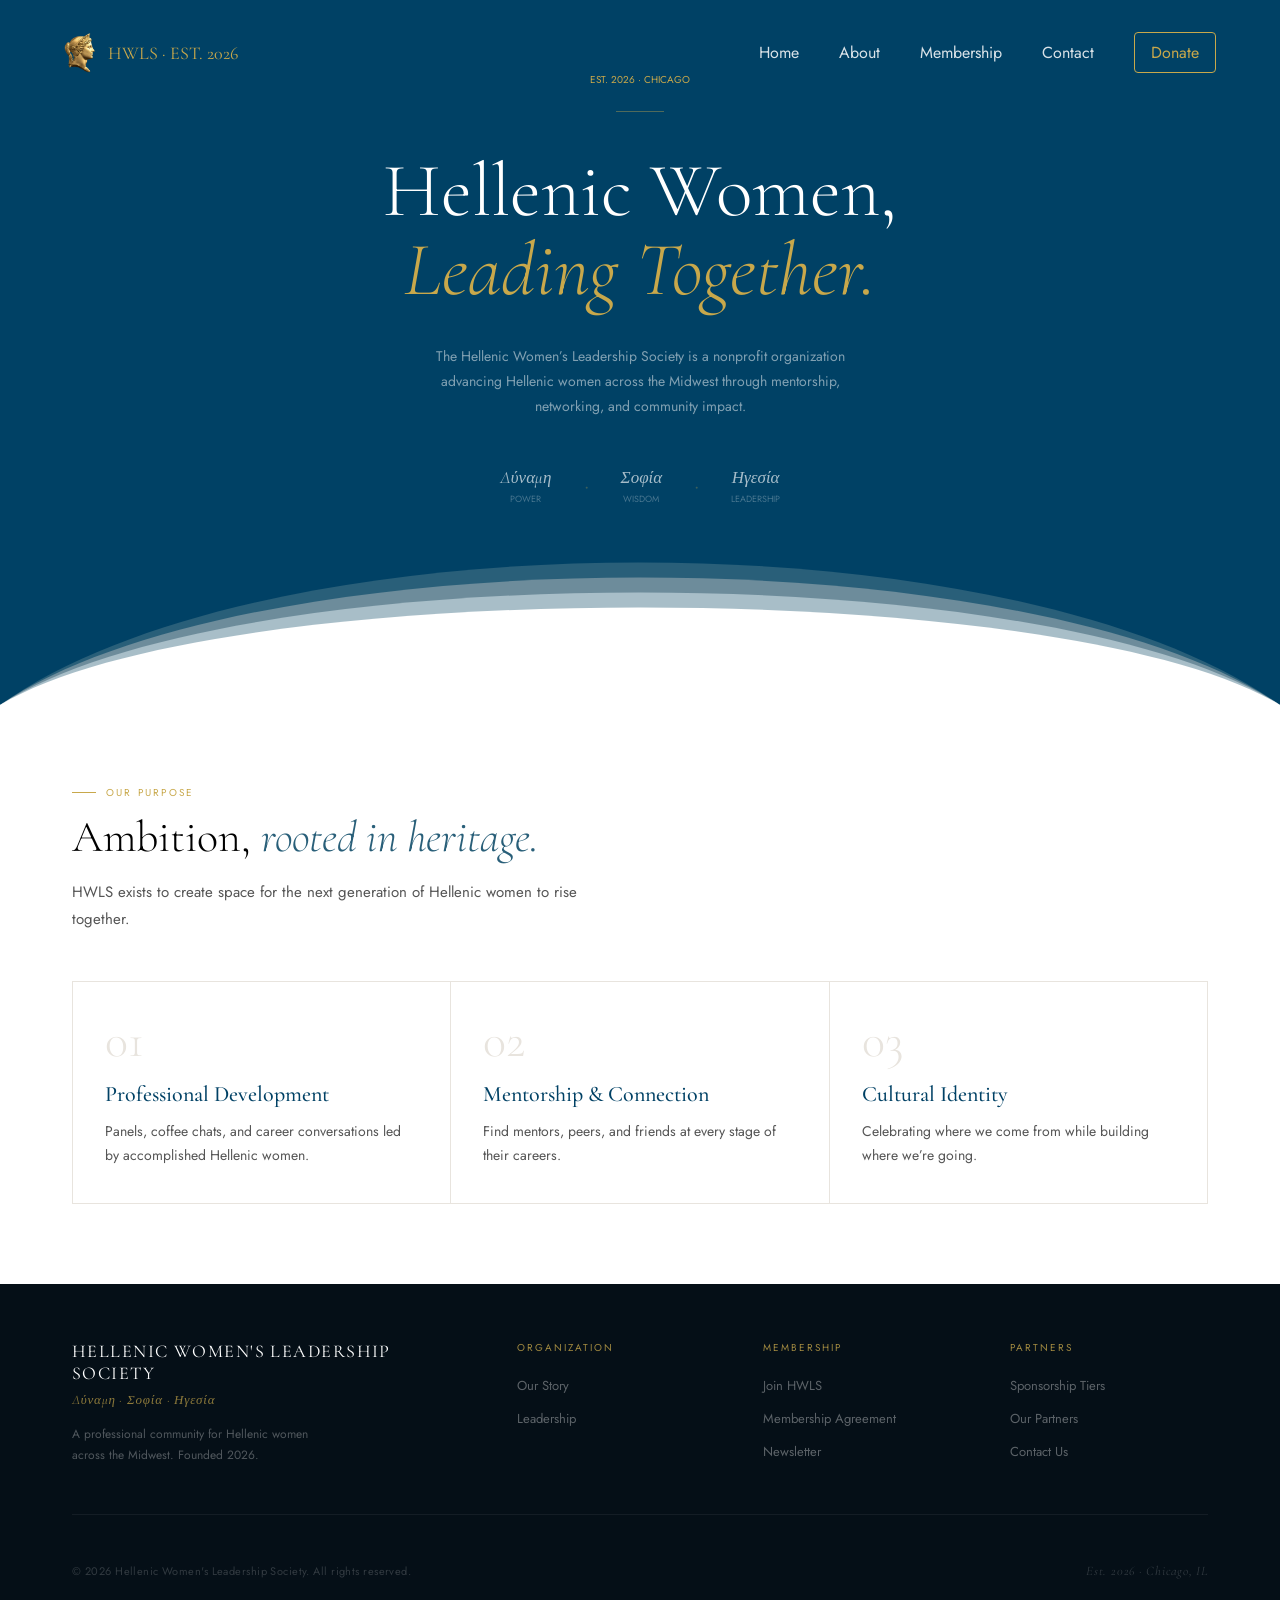
==== commit 2cd747aa: "Update index.html wording v1" ====
--- a/index.html
+++ b/index.html
@@ -53,10 +53,10 @@
   <div class="hero">
     <div class="hero-eyebrow">Est. 2026 · Chicago</div>
     <div class="hero-divider"></div>
-    <h1 class="hero-title">Where Hellenic<br>Women</h1>
-    <h1 class="hero-title-italic">Lead.</h1>
+    <h1 class="hero-title">Hellenic Women,</h1>
+    <h1 class="hero-title-italic">Leading Together.</h1>
     <p class="hero-subtitle">
-      The Hellenic Women's Leadership Society is dedicated to empowering Greek female leaders across the Midwest through mentorship, community, and a legacy worth building.
+      The Hellenic Women’s Leadership Society is a nonprofit organization advancing Hellenic women across the Midwest through mentorship, networking, and community impact.
     </p>
     <div class="hero-motto">
       <div class="motto-word">
@@ -88,34 +88,25 @@
   <!-- MISSION -->
   <div class="mission">
     <p class="section-label">Our Purpose</p>
-    <h2 class="section-title">Built for women who <em>refuse to shrink.</em></h2>
-    <p class="section-intro">HWLS exists to create space — for ambition, for connection, and for the next generation of Hellenic women to rise together.</p>
+    <h2 class="section-title">Ambition, <em>rooted in heritage.</em></h2>
+    <p class="section-intro">HWLS exists to create space for the next generation of Hellenic women to rise together.</p>
     <div class="mission-grid">
       <div class="mission-card">
         <div class="num">01</div>
         <h3>Professional Development</h3>
-        <p>Events, panels, and workshops designed to sharpen your edge — led by women who've done it.</p>
+        <p>Panels, coffee chats, and career conversations led by accomplished Hellenic women.</p>
       </div>
       <div class="mission-card">
         <div class="num">02</div>
         <h3>Mentorship & Connection</h3>
-        <p>A network of Hellenic women across industries, careers, and generations — all in one room.</p>
+        <p>Find mentors, peers, and friends at every stage of their careers.</p>
       </div>
       <div class="mission-card">
         <div class="num">03</div>
         <h3>Cultural Identity</h3>
-        <p>Celebrating who we are and where we come from, while building where we're going.</p>
+        <p>Celebrating where we come from while building where we’re going.</p>
       </div>
     </div>
-  </div>
-
-  <!-- FOUNDING BANNER -->
-  <div class="founding-banner">
-    <div class="label">Founding Membership Open</div>
-    <div class="founding-divider"></div>
-    <div class="text">Join before August 31st, 2026 and be recognized as a Founding Member of HWLS — forever part of our origin story.</div>
-    <div class="founding-divider"></div>
-    <div class="label">Grow with us</div>
   </div>
 
   <script>
--- a/style.css
+++ b/style.css
@@ -43,7 +43,7 @@
   font-family: 'Cormorant Garamond', serif;
   font-size: 18px;
   color: var(--gold);
-  letter-spacing: 0.05em;
+  letter-acing: 0.05em;
 }
 
 .nav-right {
@@ -56,7 +56,7 @@
 .nav-item > a {
   font-size: 16px;
   color: rgba(255,255,255,0.85);
-  letter-spacing: 0.02em;
+  letter-acing: 0.02em;
   text-decoration: none;
   transition: opacity 0.2s ease;
 }
@@ -117,8 +117,8 @@
   font-size: 14px !important;
   color: rgba(255,255,255,0.75) !important;
   text-decoration: none;
-  letter-spacing: 0.04em;
-  white-space: nowrap;
+  letter-acing: 0.04em;
+  white-ace: nowrap;
   transition: color 0.2s, background 0.2s;
   opacity: 1 !important;
 }
@@ -142,7 +142,7 @@
 
 .hero-eyebrow {
   font-size: 10px;
-  letter-spacing: 0.26em;
+  letter-acing: 0.26em;
   text-transform: uppercase;
   color: var(--gold);
   margin-bottom: 24px;
@@ -206,7 +206,7 @@
 
 .motto-word .en {
   font-size: 9px;
-  letter-spacing: 0.18em;
+  letter-acing: 0.18em;
   text-transform: uppercase;
   color: rgba(255,255,255,0.28);
   margin-top: 4px;
@@ -1320,6 +1320,26 @@
 .sp-slot-friend {
   padding: 32px 16px;
   min-height: 100px;
+  text-decoration: none !important;
+  color: inherit;
+  cursor: pointer;
+  transition: all 0.2s ease;
+  box-sizing: border-box;
+}
+
+.sp-slot-friend:hover {
+  border-color: var(--gold);
+  background: var(--navy);
+  transform: translateY(-2px);
+}
+
+.sp-slot-friend .sp-slot-text {
+  color: var(--navy);
+  transition: color 0.2s ease;
+}
+
+.sp-slot-friend:hover .sp-slot-text {
+  color: var(--gold);
 }
 
 /* Friends desc */
@@ -1864,5 +1884,3 @@
   .don-impact-line { width: 60px; height: 1px; flex: none; }
 }
 
-/* ── HTML BACKGROUND ── */
-html { background: #fff; }
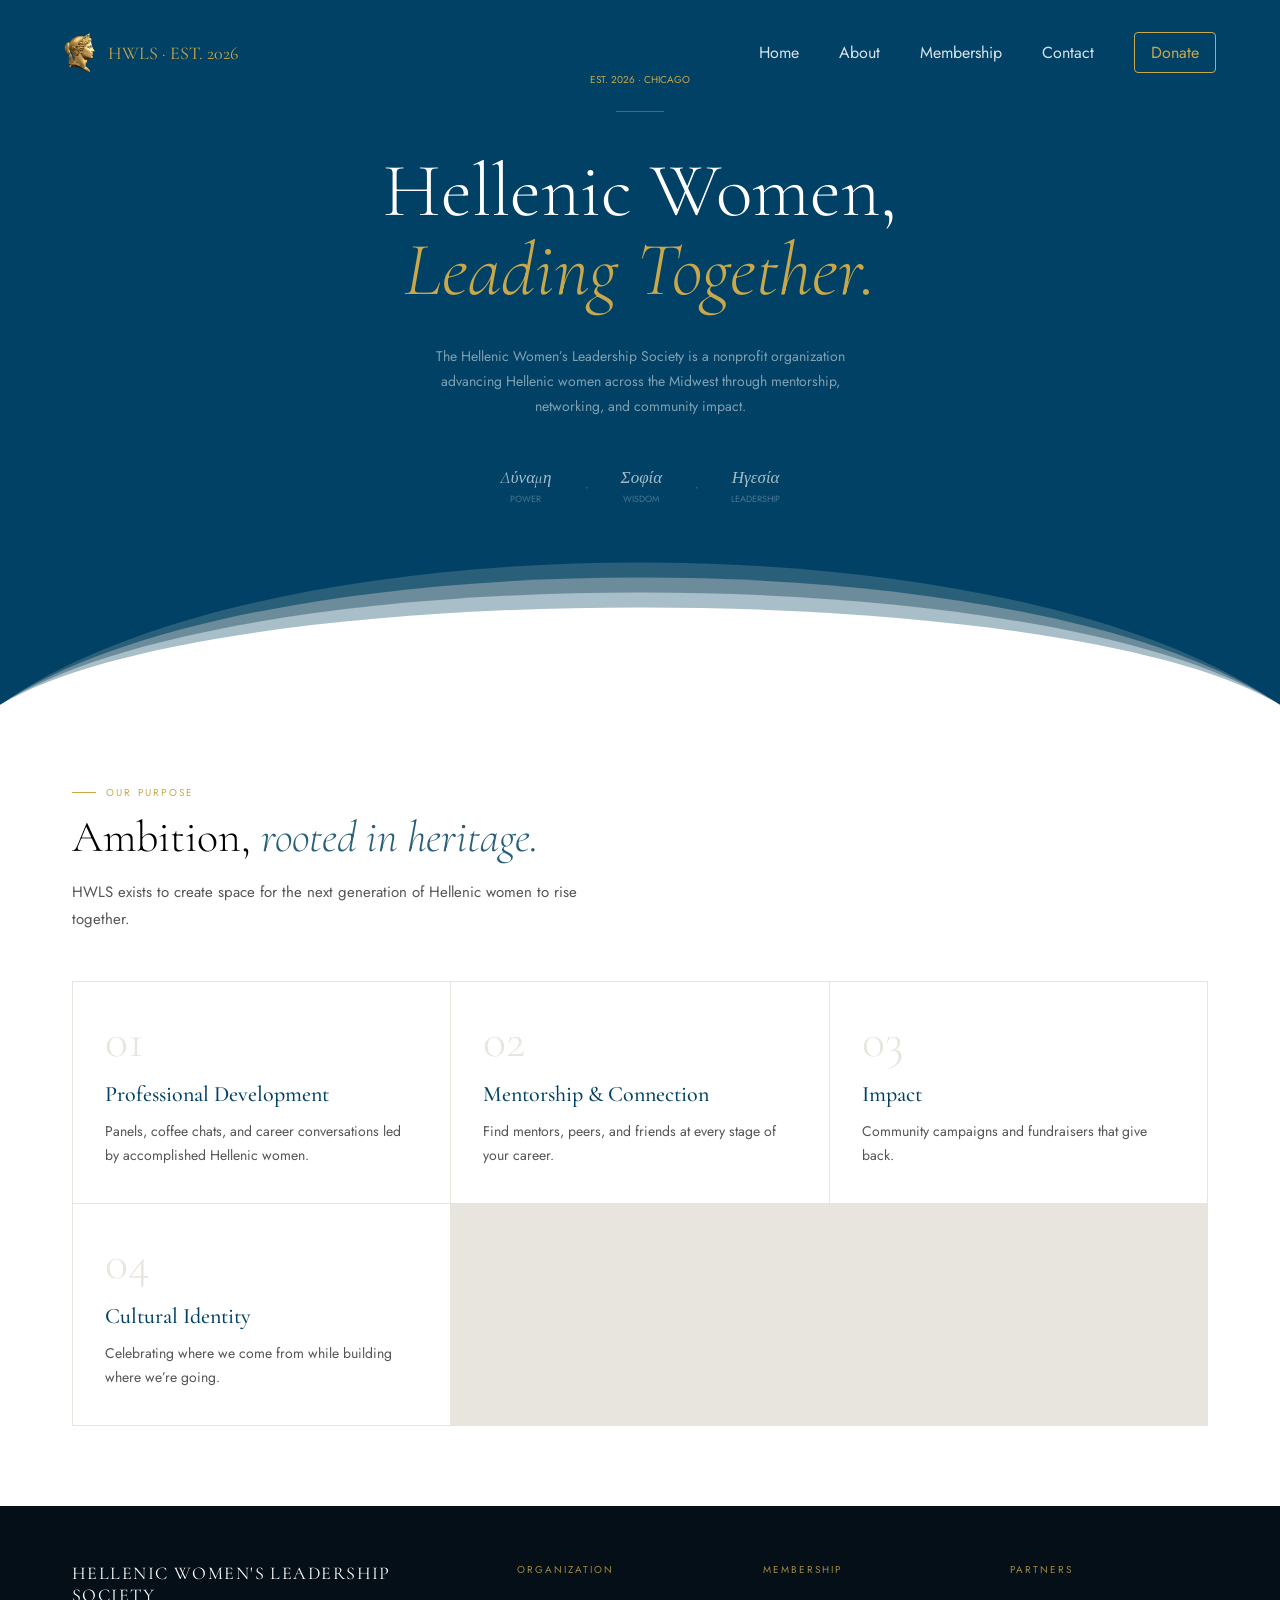
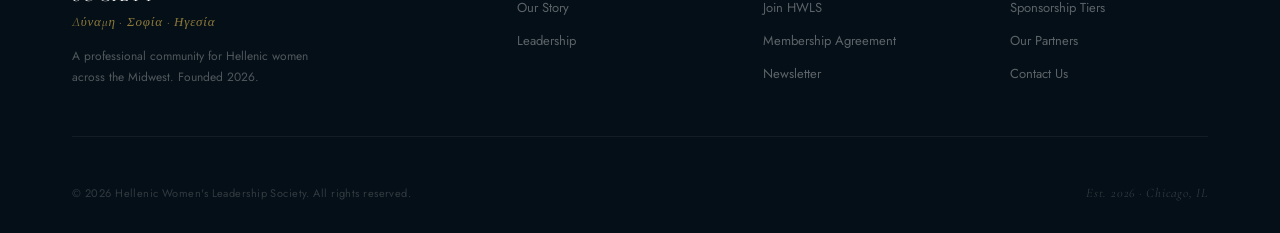
==== commit 54c693b8: "Update index.html" ====
--- a/index.html
+++ b/index.html
@@ -99,10 +99,15 @@
       <div class="mission-card">
         <div class="num">02</div>
         <h3>Mentorship & Connection</h3>
-        <p>Find mentors, peers, and friends at every stage of their careers.</p>
+        <p>Find mentors, peers, and friends at every stage of your career.</p>
       </div>
       <div class="mission-card">
-        <div class="num">03</div>
+      <div class="num">03</div>
+        <h3>Impact</h3>
+        <p>Community campaigns and fundraisers that give back.</p>
+      </div>
+      <div class="mission-card">
+        <div class="num">04</div>
         <h3>Cultural Identity</h3>
         <p>Celebrating where we come from while building where we’re going.</p>
       </div>
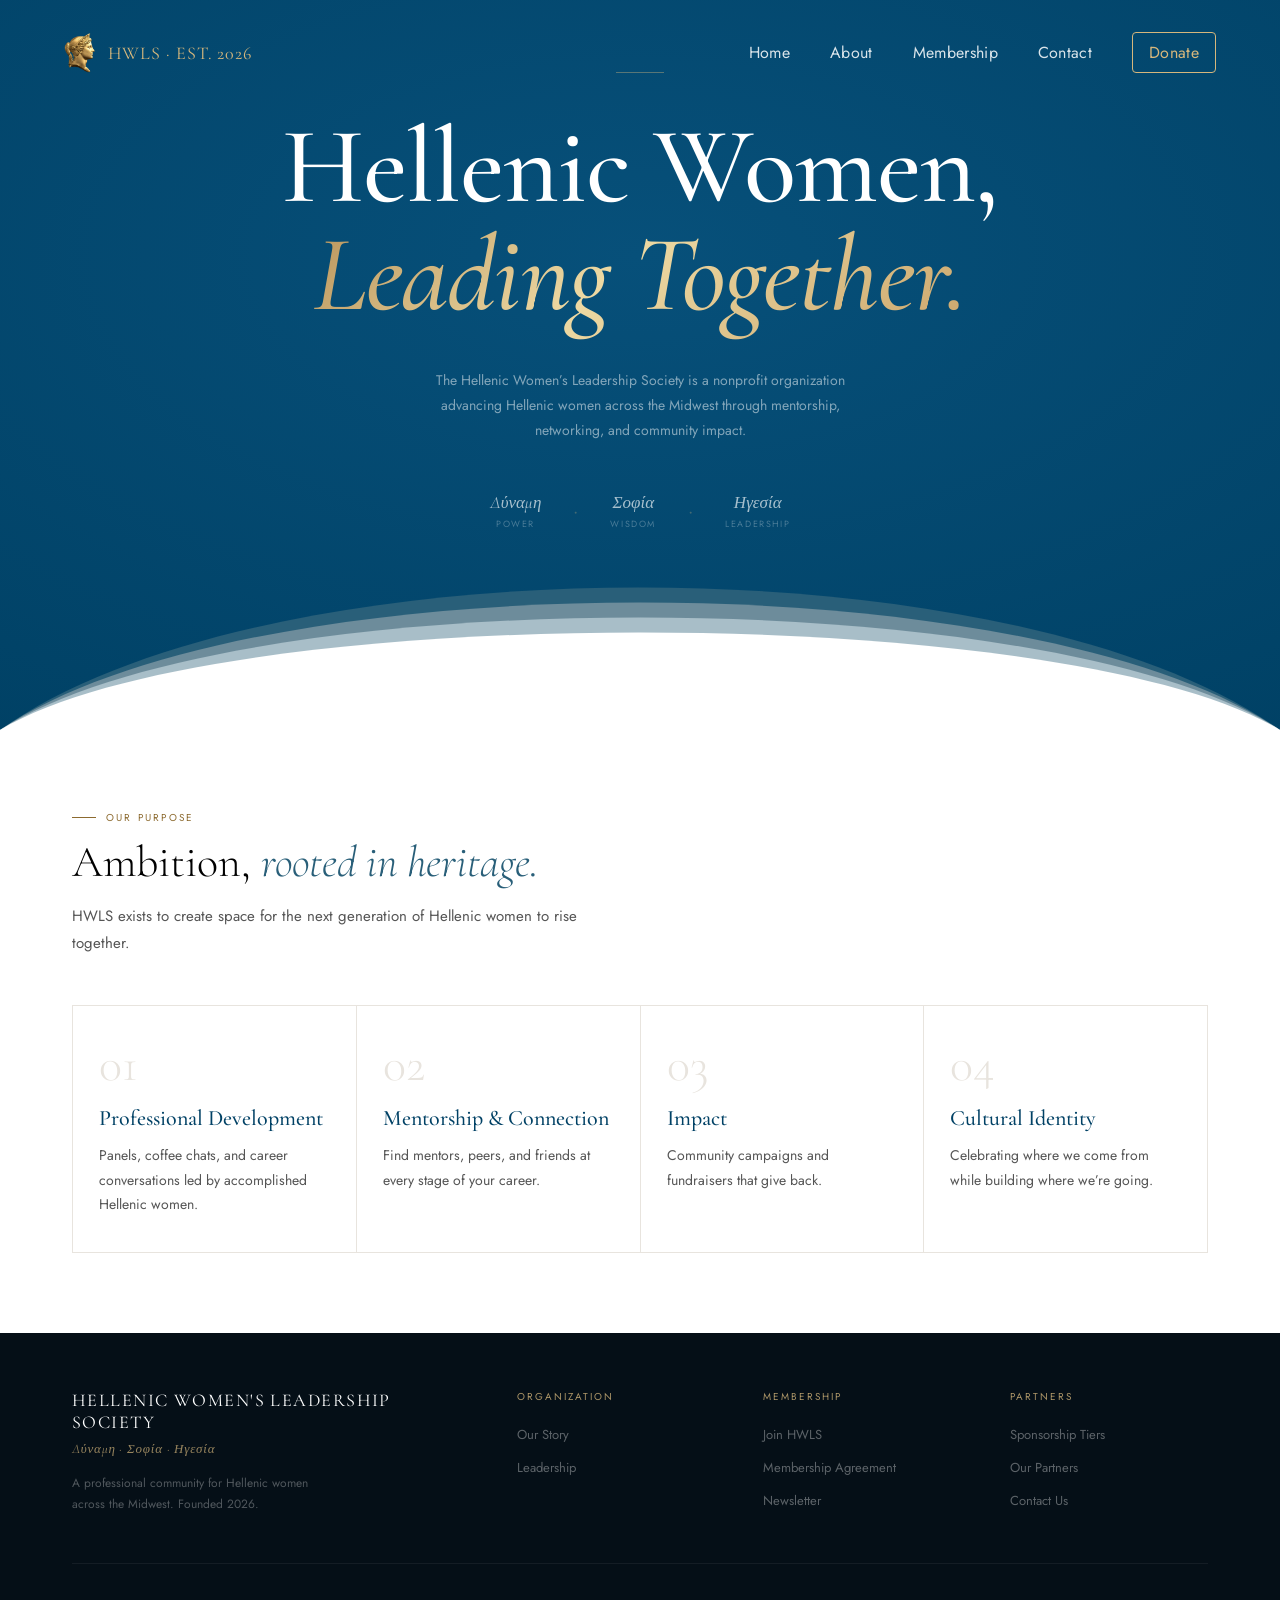
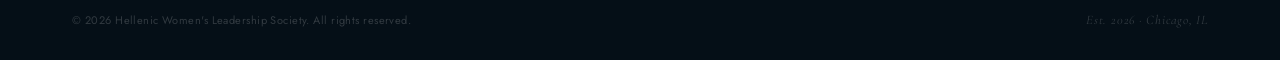
==== commit fe83aa9f: "Remove hero eyebrow text from index.html" ====
--- a/index.html
+++ b/index.html
@@ -51,7 +51,6 @@
 
   <!-- HERO -->
   <div class="hero">
-    <div class="hero-eyebrow">Est. 2026 · Chicago</div>
     <div class="hero-divider"></div>
     <h1 class="hero-title">Hellenic Women,</h1>
     <h1 class="hero-title-italic">Leading Together.</h1>
--- a/style.css
+++ b/style.css
@@ -6,7 +6,9 @@
   --steel: #295F79;
   --mid: #6D8C9B;
   --warm: #E8E4DE;
-  --gold: #C8A84B;
+  --gold: #D6B77C;        /* champagne gold: use on dark backgrounds */
+  --gold-deep: #8C6A2F;   /* bronze gold: use on light backgrounds */
+  --offwhite: #F6F4F1;
   --text-muted: #555;
 }
 
@@ -43,7 +45,7 @@
   font-family: 'Cormorant Garamond', serif;
   font-size: 18px;
   color: var(--gold);
-  letter-acing: 0.05em;
+  letter-spacing: 0.05em;
 }
 
 .nav-right {
@@ -56,7 +58,7 @@
 .nav-item > a {
   font-size: 16px;
   color: rgba(255,255,255,0.85);
-  letter-acing: 0.02em;
+  letter-spacing: 0.02em;
   text-decoration: none;
   transition: opacity 0.2s ease;
 }
@@ -89,7 +91,7 @@
   left: 50%;
   transform: translateX(-50%);
   background: var(--steel);
-  border: 1px solid rgba(200,168,75,0.2);
+  border: 1px solid rgba(214,183,124,0.2);
   border-radius: 2px;
   min-width: 200px;
   z-index: 200;
@@ -117,8 +119,8 @@
   font-size: 14px !important;
   color: rgba(255,255,255,0.75) !important;
   text-decoration: none;
-  letter-acing: 0.04em;
-  white-ace: nowrap;
+  letter-spacing: 0.04em;
+  white-space: nowrap;
   transition: color 0.2s, background 0.2s;
   opacity: 1 !important;
 }
@@ -130,8 +132,7 @@
 
 /* ── HERO ── */
 .hero {
-  background: var(--navy);
-  padding: 72px 48px 200px;
+  background: radial-gradient(ellipse 90% 80% at 50% 35%, #07507A 0%, var(--navy) 100%);  padding: 72px 48px 200px;
   display: flex;
   flex-direction: column;
   align-items: center;
@@ -142,7 +143,7 @@
 
 .hero-eyebrow {
   font-size: 10px;
-  letter-acing: 0.26em;
+  letter-spacing: 0.26em;
   text-transform: uppercase;
   color: var(--gold);
   margin-bottom: 24px;
@@ -151,29 +152,37 @@
 .hero-divider {
   width: 48px;
   height: 1px;
-  background: rgba(200,168,75,0.4);
+  background: rgba(214,183,124,0.4);
   margin-bottom: 40px;
 }
 
 .hero-title {
   font-family: 'Cormorant Garamond', serif;
-  font-size: 76px;
-  font-weight: 300;
-  line-height: 1.05;
+  font-size: clamp(52px, 8.5vw, 108px);
+  font-weight: 500;
+  letter-spacing: -0.01em;
+  line-height: 1;
   color: #fff;
   margin: 0;
-  max-width: 600px;
+  max-width: 1000px;
   text-align: center;
 }
 
 .hero-title-italic {
   font-family: 'Cormorant Garamond', serif;
-  font-size: 76px;
-  font-weight: 300;
-  font-style: italic;
-  line-height: 1.0;
-  color: var(--gold);
-  margin: 0 0 36px;
+  font-size: clamp(52px, 8.5vw, 108px);
+  font-weight: 500;
+  font-style: italic;
+  letter-spacing: -0.01em;
+  line-height: 1;
+  color: var(--gold); /* fallback if gradient text is unsupported */
+  background: linear-gradient(135deg, #B8935A 0%, #EDD9A3 45%, #C9A46A 100%);
+  -webkit-background-clip: text;
+  background-clip: text;
+  -webkit-text-fill-color: transparent;
+  /* padding keeps italic overhang and descenders from being clipped by the gradient */
+  padding: 0 0.1em 0.14em;
+  margin: 0 0 24px;
   text-align: center;
 }
 
@@ -206,7 +215,7 @@
 
 .motto-word .en {
   font-size: 9px;
-  letter-acing: 0.18em;
+  letter-spacing: 0.18em;
   text-transform: uppercase;
   color: rgba(255,255,255,0.28);
   margin-top: 4px;
@@ -215,7 +224,7 @@
 
 .motto-sep {
   font-size: 18px;
-  color: rgba(200,168,75,0.3);
+  color: rgba(214,183,124,0.3);
 }
 
 /* ── HERO WAVE ── */
@@ -236,8 +245,8 @@
 /* ── FOUNDING BANNER ── */
 .founding-banner {
   background: var(--steel);
-  border-top: 1px solid rgba(200,168,75,0.3);
-  border-bottom: 1px solid rgba(200,168,75,0.3);
+  border-top: 1px solid rgba(214,183,124,0.3);
+  border-bottom: 1px solid rgba(214,183,124,0.3);
   padding: 18px 64px;
   display: flex;
   align-items: center;
@@ -265,7 +274,7 @@
 .founding-divider {
   width: 1px;
   height: 20px;
-  background: rgba(200,168,75,0.35);
+  background: rgba(214,183,124,0.35);
   flex-shrink: 0;
 }
 
@@ -279,7 +288,7 @@
   font-size: 10px;
   letter-spacing: 0.22em;
   text-transform: uppercase;
-  color: var(--gold);
+  color: var(--gold-deep);
   margin-bottom: 12px;
   display: flex;
   align-items: center;
@@ -291,13 +300,13 @@
   display: inline-block;
   width: 24px;
   height: 1px;
-  background: var(--gold);
+  background: var(--gold-deep);
 }
 
 .section-label span {
   width: 24px;
   height: 1px;
-  background: var(--gold);
+  background: var(--gold-deep);
   display: inline-block;
 }
 
@@ -324,15 +333,24 @@
 
 .mission-grid {
   display: grid;
-  grid-template-columns: 1fr 1fr 1fr;
+  grid-template-columns: repeat(4, 1fr);
   gap: 1px;
   background: var(--warm);
   border: 1px solid var(--warm);
 }
 
+/* mission grid breakpoints: must sit right after the main rule, in this order */
+@media (max-width: 1000px) {
+  .mission-grid { grid-template-columns: repeat(2, 1fr); }
+}
+
+@media (max-width: 600px) {
+  .mission-grid { grid-template-columns: 1fr; }
+}
+
 .mission-card {
   background: #fff;
-  padding: 35px 32px;
+  padding: 35px 26px;
 }
 
 .mission-card .num {
@@ -442,7 +460,7 @@
   width: 200px;
   height: 200px;
   border-radius: 50%;
-  border: 1px solid rgba(200,168,75,0.4);
+  border: 1px solid rgba(214,183,124,0.4);
   display: flex;
   align-items: center;
   justify-content: center;
@@ -454,7 +472,7 @@
   width: 160px;
   height: 160px;
   border-radius: 50%;
-  border: 1px solid rgba(200,168,75,0.2);
+  border: 1px solid rgba(214,183,124,0.2);
   overflow: hidden;
   display: flex;
   align-items: center;
@@ -656,8 +674,8 @@
   .motto-word .en { font-size: 10px; }
   .founding-banner { flex-direction: column; padding: 24px; gap: 12px; text-align: center; }
   .founding-divider { width: 40px; height: 1px; }
+
   .mission { padding: 64px 24px; }
-  .mission-grid { grid-template-columns: 1fr; }
   .section-title { font-size: 32px; }
   .about-section { padding: 56px 24px; }
   .about-grid { grid-template-columns: 1fr; gap: 48px; }
@@ -796,10 +814,12 @@
 
 .tier-benefits li::before {
   content: '—';
-  color: var(--gold);
+  color: var(--gold-deep);
   flex-shrink: 0;
   font-size: 12px;
 }
+
+.tier-card.top .tier-benefits li::before { color: var(--gold); }
 
 .tier-btn {
   width: 100%;
@@ -1010,10 +1030,12 @@
 
 .pwu-benefits li::before {
   content: '—';
-  color: var(--gold);
+  color: var(--gold-deep);
   flex-shrink: 0;
   font-size: 12px;
 }
+
+.pwu-card-top .pwu-benefits li::before { color: var(--gold); }
 
 .pwu-btn {
   width: 100%;
@@ -1167,7 +1189,7 @@
   font-size: 10px;
   letter-spacing: 0.22em;
   text-transform: uppercase;
-  color: var(--gold);
+  color: var(--gold-deep);
   margin-bottom: 8px;
 }
 
@@ -1197,7 +1219,7 @@
 /* Athena slot */
 .sp-athena-slot {
   background: #fff;
-  border: 1px solid rgba(200,168,75,0.25);
+  border: 1px solid rgba(214,183,124,0.25);
   padding: 56px 40px;
   text-align: center;
   display: flex;
@@ -1210,14 +1232,14 @@
   font-size: 10px;
   letter-spacing: 0.2em;
   text-transform: uppercase;
-  color: var(--gold);
+  color: var(--gold-deep);
   align-self: flex-end;
 }
 
 .sp-athena-divider {
   width: 48px;
   height: 1px;
-  background: rgba(200,168,75,0.3);
+  background: rgba(214,183,124,0.3);
 }
 
 .sp-athena-placeholder {
@@ -1280,12 +1302,12 @@
   width: 36px;
   height: 36px;
   border-radius: 50%;
-  border: 1px dashed rgba(200,168,75,0.4);
+  border: 1px dashed rgba(214,183,124,0.4);
   display: flex;
   align-items: center;
   justify-content: center;
   font-size: 16px;
-  color: rgba(200,168,75,0.5);
+  color: rgba(140,106,47,0.55);
 }
 
 .sp-slot-text {
@@ -1448,7 +1470,7 @@
 
 /* Founding member card */
 .mem-card {
-  border: 1px solid rgba(200,168,75,0.25);
+  border: 1px solid rgba(214,183,124,0.25);
   padding: 48px 40px;
   position: relative;
   display: flex;
@@ -1528,7 +1550,7 @@
 }
 
 .mem-card-quote {
-  border-left: 2px solid rgba(200,168,75,0.3);
+  border-left: 2px solid rgba(214,183,124,0.3);
   padding-left: 16px;
   margin-top: 8px;
 }
@@ -1710,7 +1732,7 @@
   font-size: 10px;
   letter-spacing: 0.22em;
   text-transform: uppercase;
-  color: var(--gold);
+  color: var(--gold-deep);
 }
 
 .don-card-title {
@@ -1751,8 +1773,8 @@
   font-family: 'Cormorant Garamond', serif;
   font-size: 20px;
   font-weight: 300;
-  color: var(--gold);
-  opacity: 0.6;
+  color: var(--gold-deep);
+  opacity: 0.8;
   flex-shrink: 0;
   min-width: 24px;
 }
@@ -1883,4 +1905,3 @@
   .don-impact { flex-direction: column; gap: 12px; }
   .don-impact-line { width: 60px; height: 1px; flex: none; }
 }
-
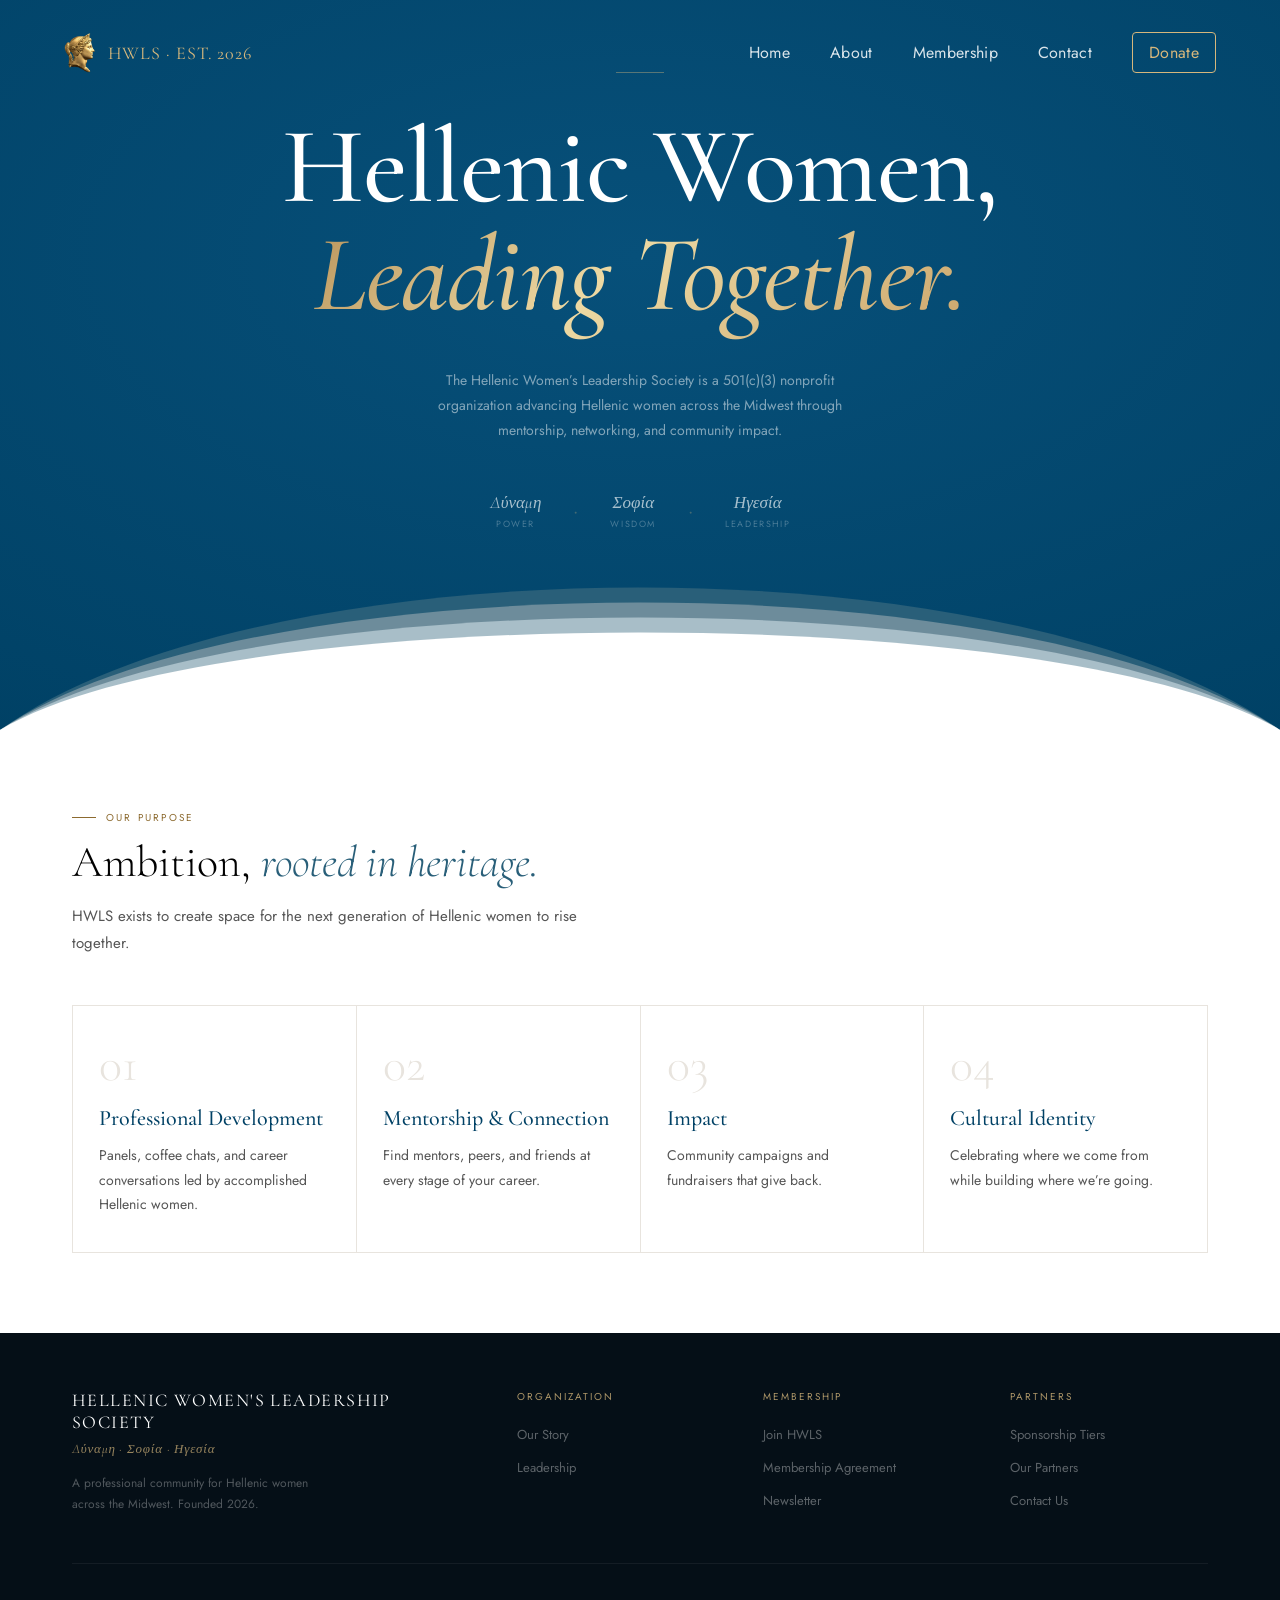
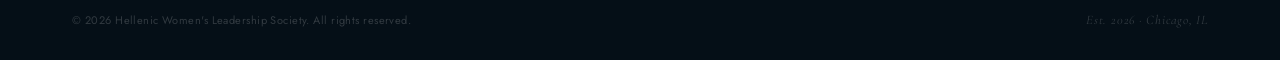
==== commit 27ffd53e: "Add 501(c)(3) designation to organization description" ====
--- a/index.html
+++ b/index.html
@@ -55,7 +55,7 @@
     <h1 class="hero-title">Hellenic Women,</h1>
     <h1 class="hero-title-italic">Leading Together.</h1>
     <p class="hero-subtitle">
-      The Hellenic Women’s Leadership Society is a nonprofit organization advancing Hellenic women across the Midwest through mentorship, networking, and community impact.
+      The Hellenic Women’s Leadership Society is a 501(c)(3) nonprofit organization advancing Hellenic women across the Midwest through mentorship, networking, and community impact.
     </p>
     <div class="hero-motto">
       <div class="motto-word">
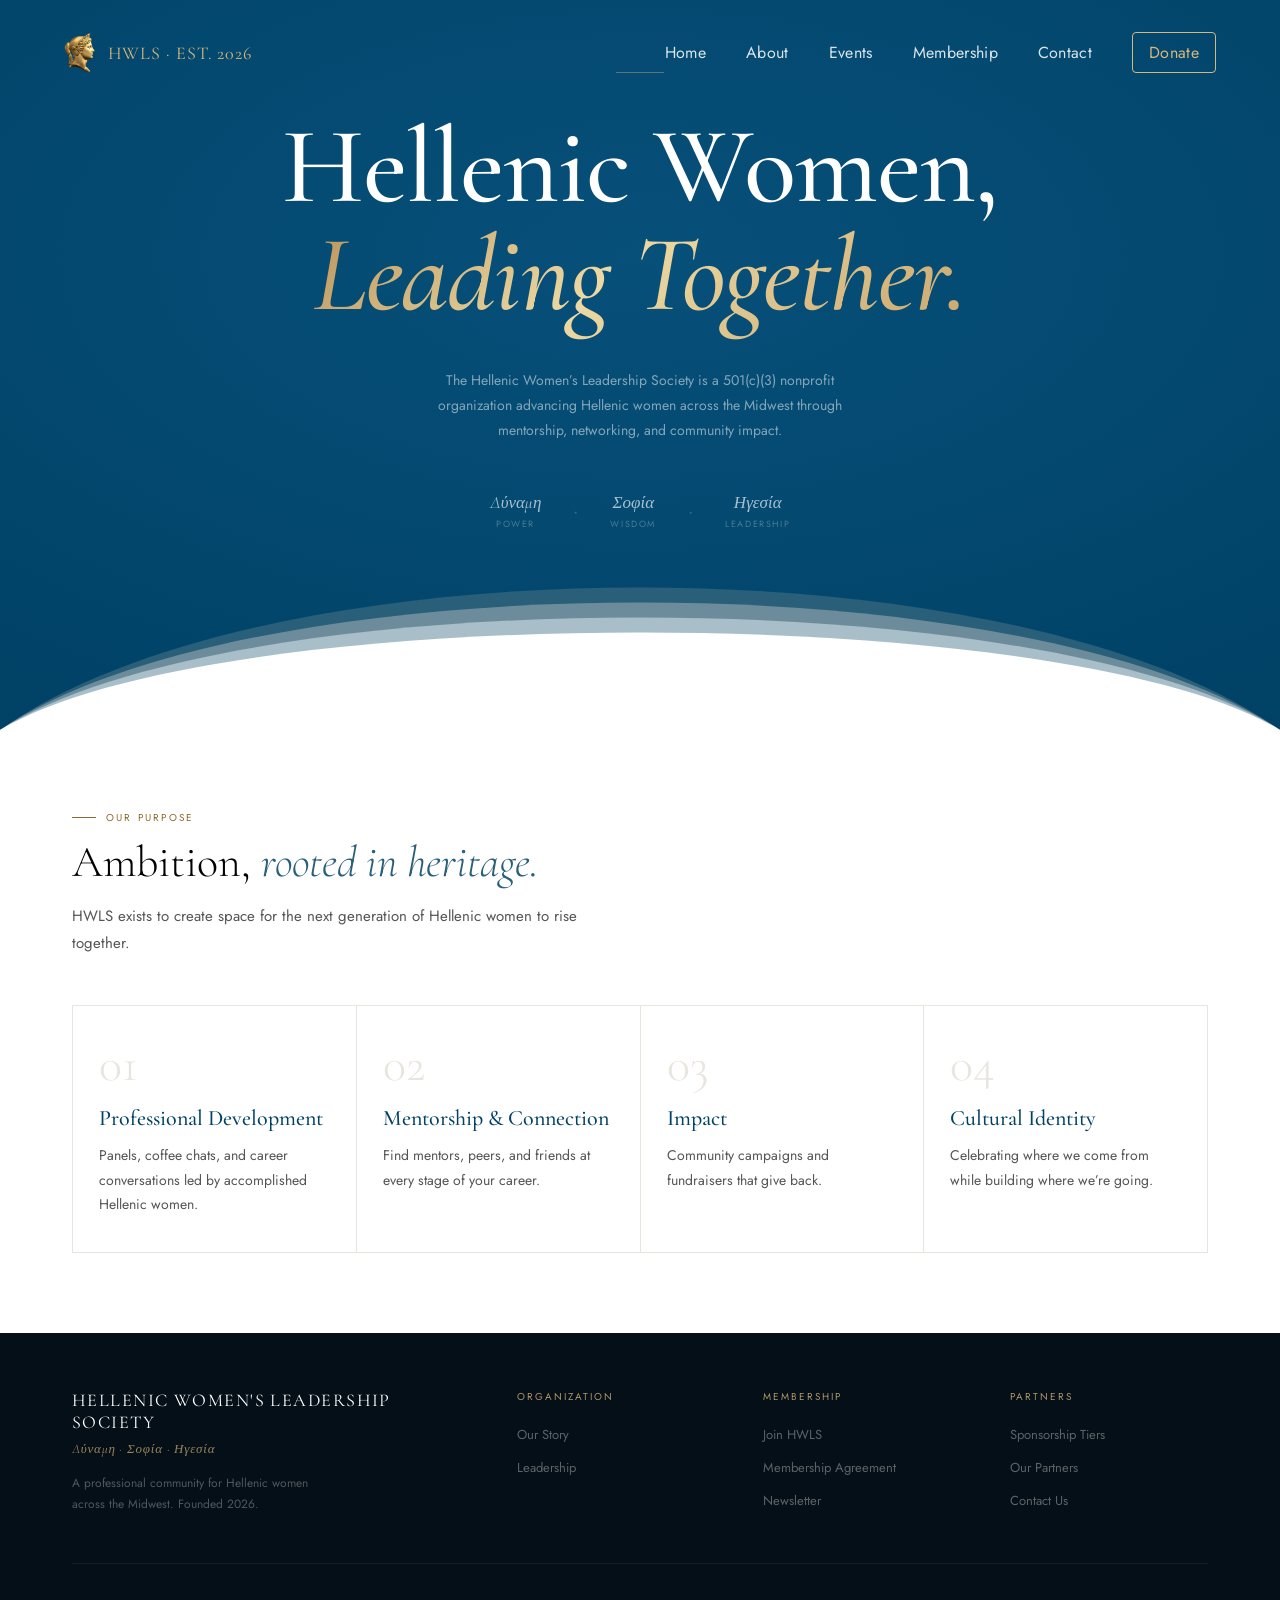
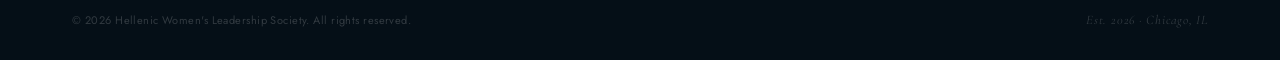
==== commit 079a9e24: "Add 'Events' link to navigation in index.html" ====
--- a/index.html
+++ b/index.html
@@ -28,6 +28,7 @@
           <a href="sponsors.html">Our Sponsors</a>
         </div>
       </div>
+      <a href="events.html">Events</a>
       <a href="membership.html">Membership</a>
       <a href="contact.html">Contact</a>
       <a href="donate.html" class="donate-link">Donate</a>
@@ -43,6 +44,7 @@
       <a href="board.html">Executive Board</a>
       <a href="partnerwithus.html">Partner With Us</a>
       <a href="sponsors.html">Our Sponsors</a>
+      <a href="events.html">Events</a>
       <a href="membership.html">Membership</a>
       <a href="contact.html">Contact</a>
       <a href="donate.html">Donate</a>
--- a/style.css
+++ b/style.css
@@ -1905,3 +1905,133 @@
   .don-impact { flex-direction: column; gap: 12px; }
   .don-impact-line { width: 60px; height: 1px; flex: none; }
 }
+
+/* ── ABOUT INTRO (synopsis + three pillars) ──
+   Paste at the END of style.css */
+
+.about-intro {
+  background: var(--navy);
+  padding: 72px 64px 88px;
+}
+
+/* label sits on navy here: champagne gold, single line */
+.about-intro .section-label {
+  color: var(--gold);
+  margin-bottom: 28px;
+}
+
+.about-intro .section-label::before {
+  background: var(--gold);
+}
+
+/* keep label, headline block and pillars in one centered column so nothing hugs the left edge */
+.about-intro > .section-label,
+.about-intro-top,
+.pillars {
+  max-width: 1200px;
+  margin-left: auto;
+  margin-right: auto;
+}
+
+.about-intro-top {
+  display: grid;
+  grid-template-columns: 0.9fr 1.1fr;
+  gap: 64px;
+  align-items: center;
+}
+
+/* statue group fills the right side */
+.about-intro-figure {
+  margin: 0;
+  text-align: center;
+}
+
+.about-intro-img {
+  display: block;
+  width: 100%;
+  max-width: 620px;
+  height: auto;
+  margin: 0 auto;
+}
+
+.about-intro-title {
+  font-family: 'Cormorant Garamond', serif;
+  font-size: 52px;
+  font-weight: 300;
+  line-height: 1.15;
+  color: #fff;
+  margin-bottom: 24px;
+}
+
+.about-intro-title em {
+  font-style: italic;
+  color: var(--gold);
+}
+
+.about-intro-text {
+  font-size: 15px;
+  line-height: 1.8;
+  max-width: 540px;
+  color: rgba(255,255,255,0.78);
+}
+
+.pillars {
+  display: grid;
+  grid-template-columns: repeat(3, 1fr);
+  margin-top: 56px;
+  border-top: 1px solid rgba(214,183,124,0.5);
+  border-bottom: 1px solid rgba(255,255,255,0.14);
+}
+
+.pillar {
+  padding: 36px 24px;
+  text-align: center;
+}
+
+.pillar-gr {
+  font-family: 'Cormorant Garamond', serif;
+  font-size: clamp(32px, 3.4vw, 42px);
+  font-weight: 300;
+  font-style: italic;
+  line-height: 1.1;
+  color: #fff;
+}
+
+.pillar-en {
+  font-size: 11px;
+  letter-spacing: 0.2em;
+  text-transform: uppercase;
+  color: var(--gold);
+  margin: 10px 0 12px;
+}
+
+.pillar-desc {
+  font-size: 14px;
+  line-height: 1.7;
+  color: rgba(255,255,255,0.78);
+}
+
+@media (max-width: 1100px) {
+  .about-intro-title { font-size: 44px; }
+  .about-intro-top { gap: 48px; }
+}
+
+@media (max-width: 900px) {
+  .about-intro-top { grid-template-columns: 1fr; gap: 32px; }
+}
+
+@media (max-width: 768px) {
+  .about-intro { padding: 40px 24px 56px; }
+  .about-intro-title { font-size: 28px; line-height: 1.25; margin-bottom: 16px; }
+  .about-intro-text { font-size: 14px; }
+  .about-intro-img { max-width: 380px; }
+
+  .pillars {
+    grid-template-columns: 1fr;
+    margin-top: 48px;
+  }
+
+  .pillar { padding: 28px 0; }
+
+  .pillar + .pillar { border-top: 1px solid rgba(255,255,255,0.14); }
+}
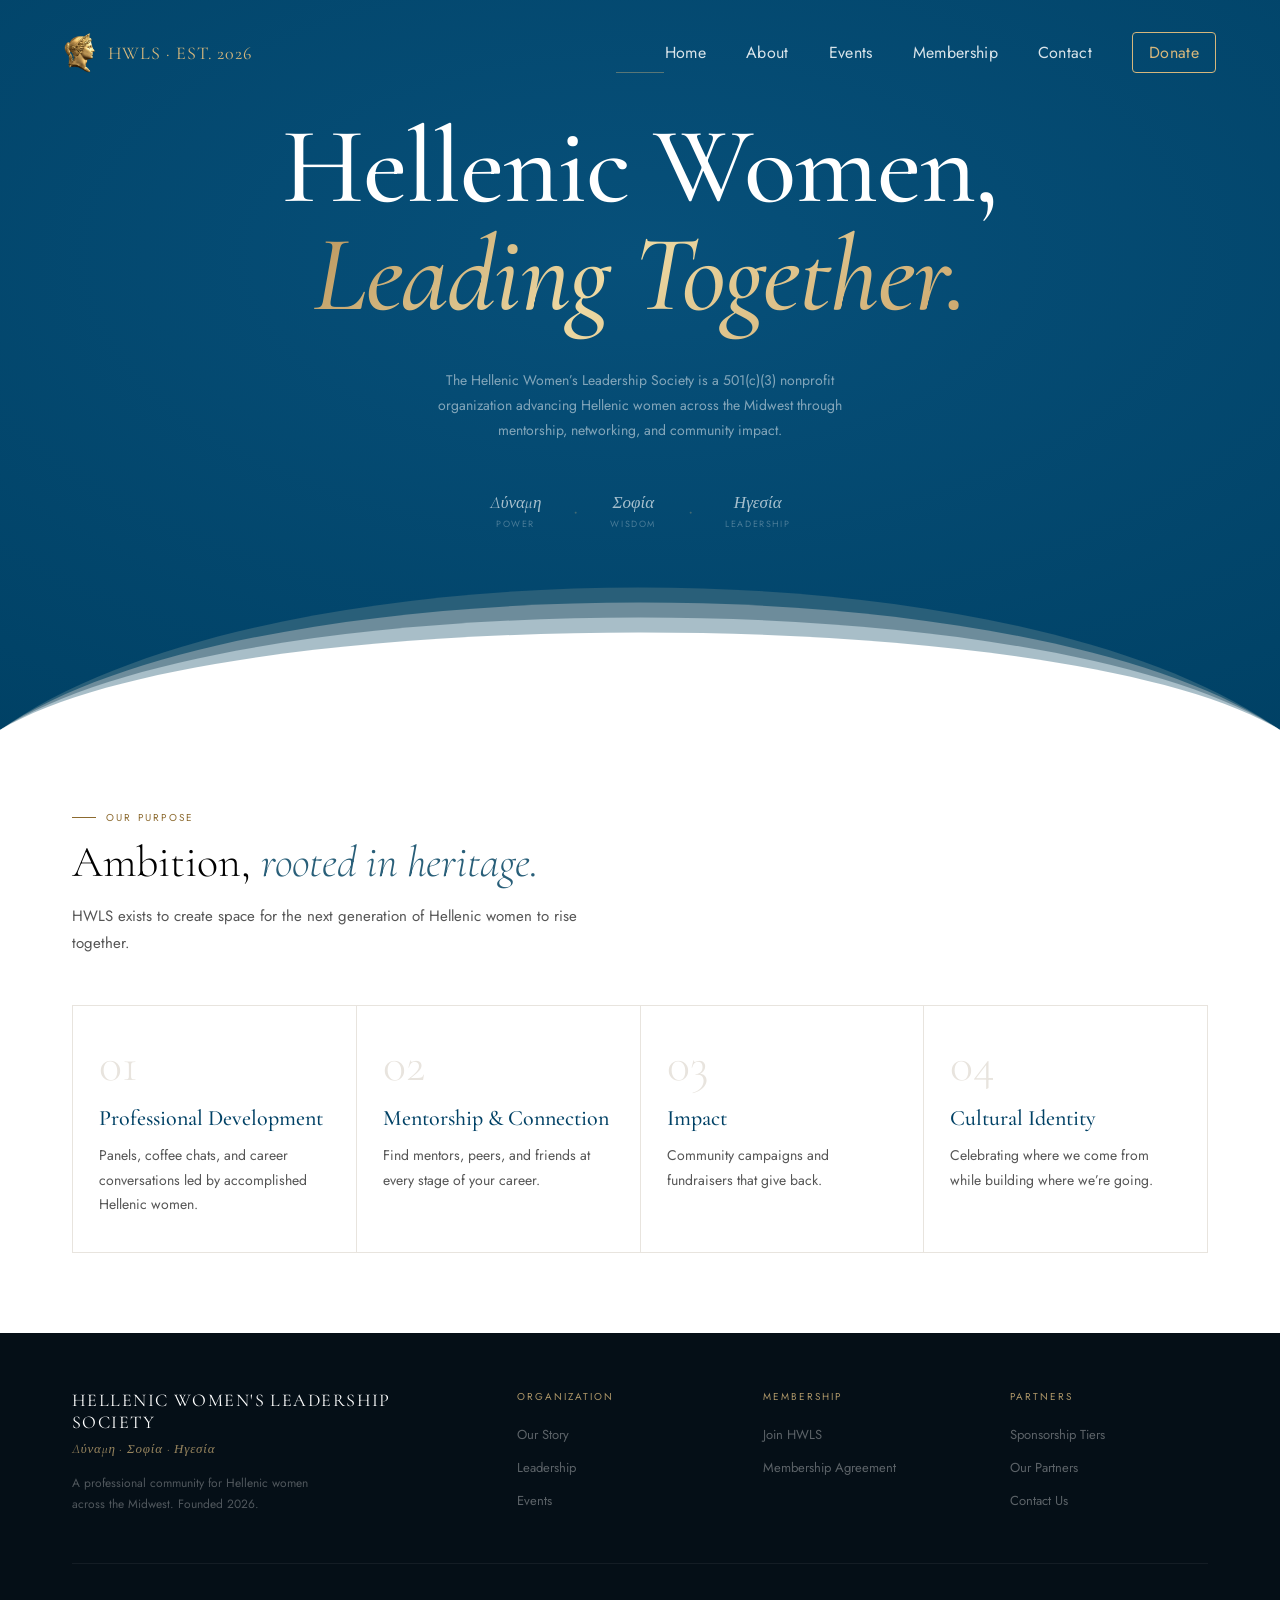
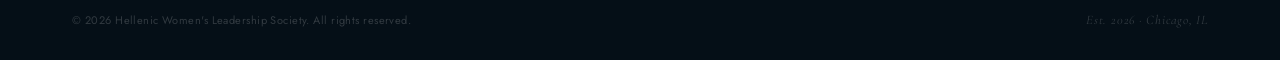
==== commit 01ea6f75: "Update footer links for events and newsletter Added a link to the events page in the footer and remo" ====
--- a/index.html
+++ b/index.html
@@ -142,7 +142,7 @@
     });
   </script>
 
-  <!-- FOOTER -->
+ <!-- FOOTER -->
   <footer class="site-footer">
     <div class="footer-top">
       <div class="footer-brand">
@@ -155,6 +155,7 @@
         <ul>
           <li><a href="about.html">Our Story</a></li>
           <li><a href="board.html">Leadership</a></li>
+          <li><a href="events.html">Events</a></li>
         </ul>
       </div>
       <div class="footer-col">
@@ -162,7 +163,6 @@
         <ul>
           <li><a href="membership.html">Join HWLS</a></li>
           <li><a href="#">Membership Agreement</a></li>
-          <li><a href="#">Newsletter</a></li>
         </ul>
       </div>
       <div class="footer-col">
@@ -180,5 +180,6 @@
     </div>
   </footer>
   
+
 </body>
 </html>
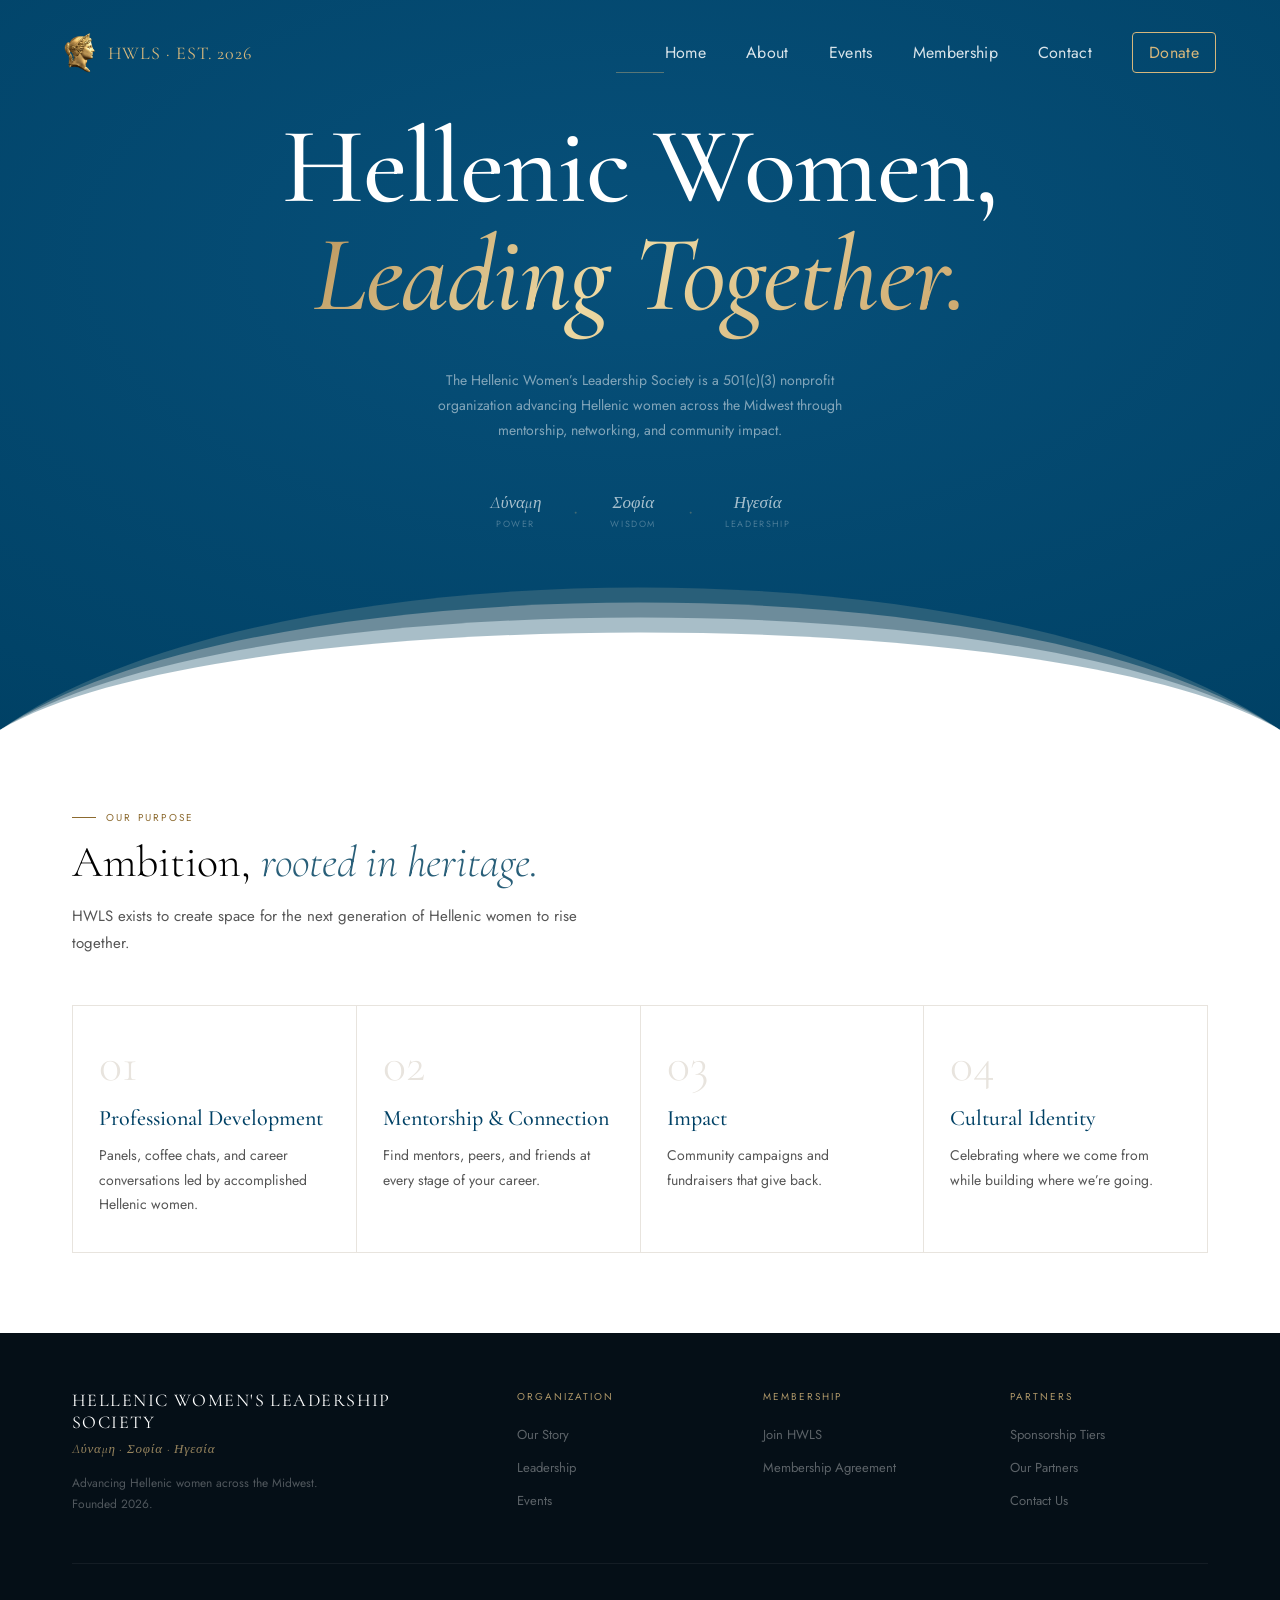
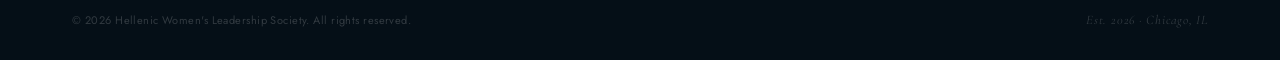
==== commit a332fe82: "Update footer description for clarity" ====
--- a/index.html
+++ b/index.html
@@ -148,7 +148,7 @@
       <div class="footer-brand">
         <div class="footer-name">Hellenic Women's Leadership Society</div>
         <div class="footer-tagline">Δύναμη · Σοφία · Ηγεσία</div>
-        <p class="footer-desc">A professional community for Hellenic women across the Midwest. Founded 2026.</p>
+        <p class="footer-desc">Advancing Hellenic women across the Midwest. Founded 2026.</p>
       </div>
       <div class="footer-col">
         <h4>Organization</h4>
